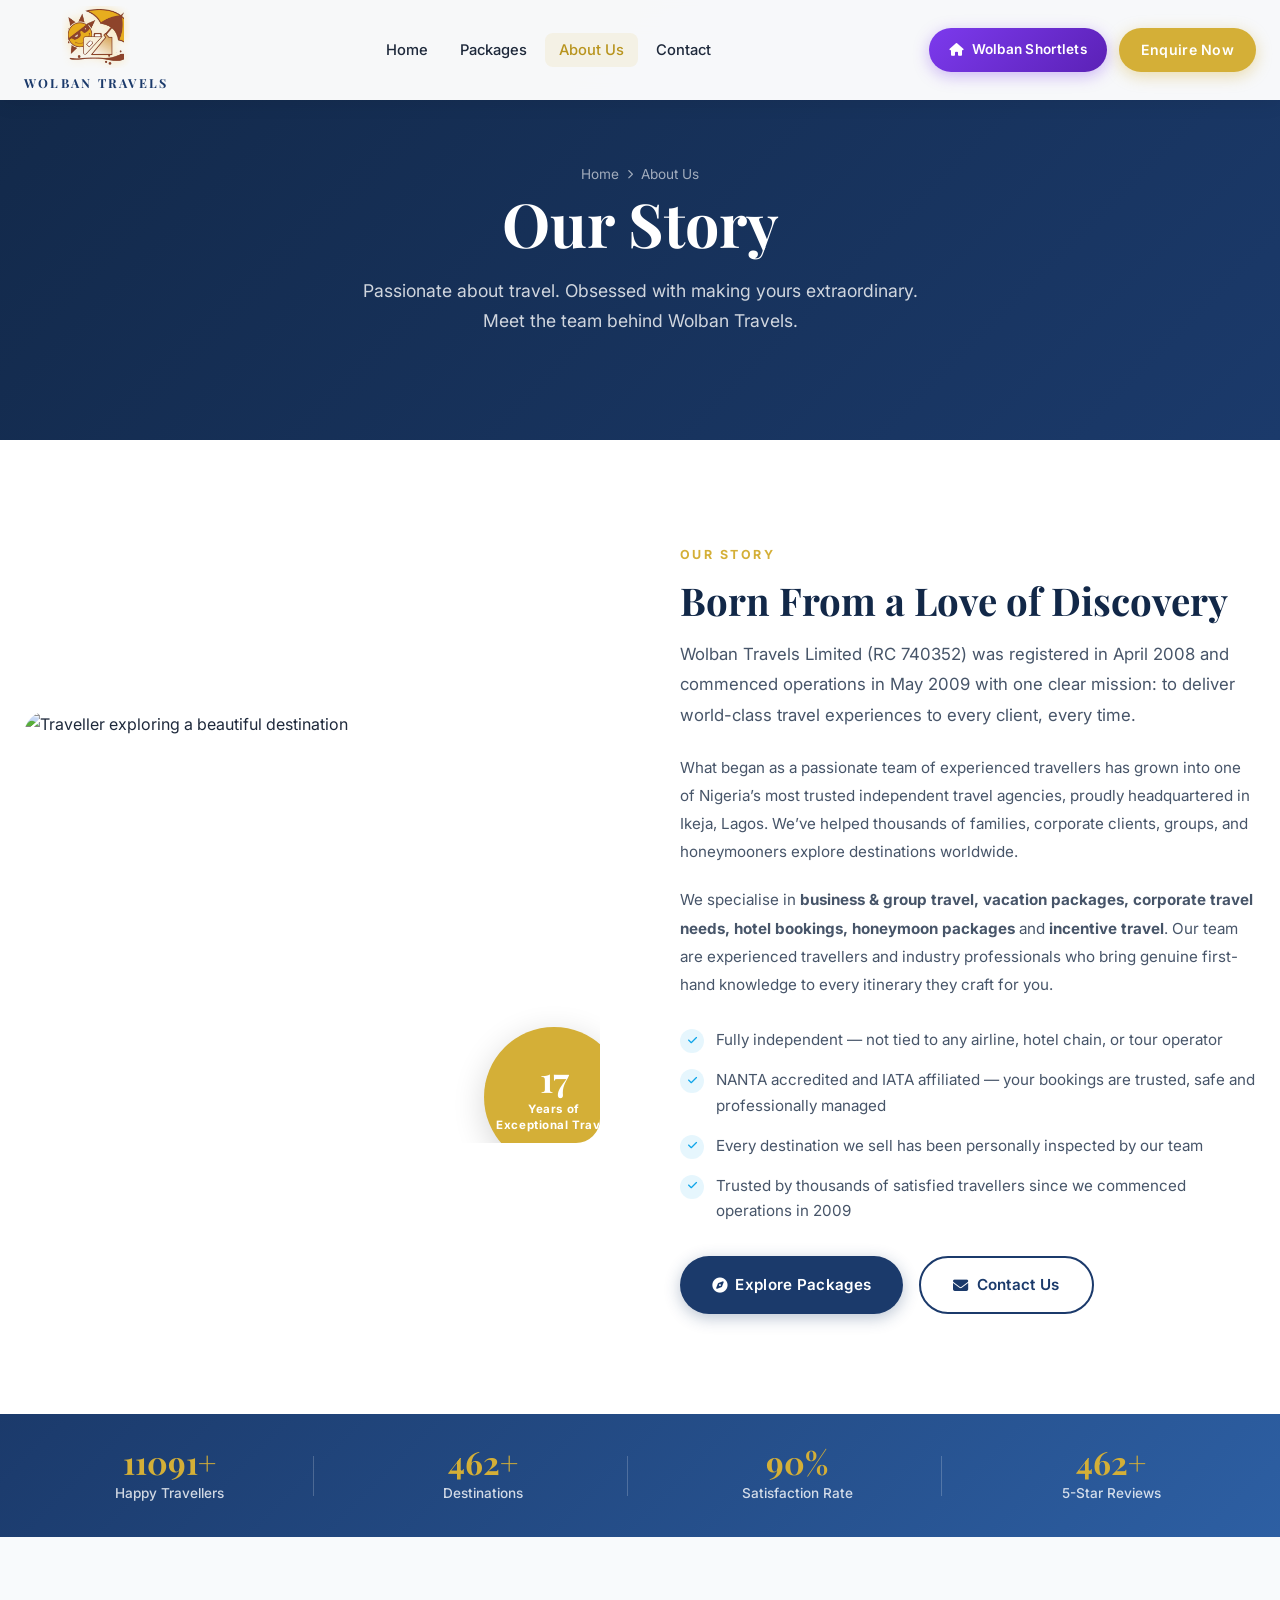
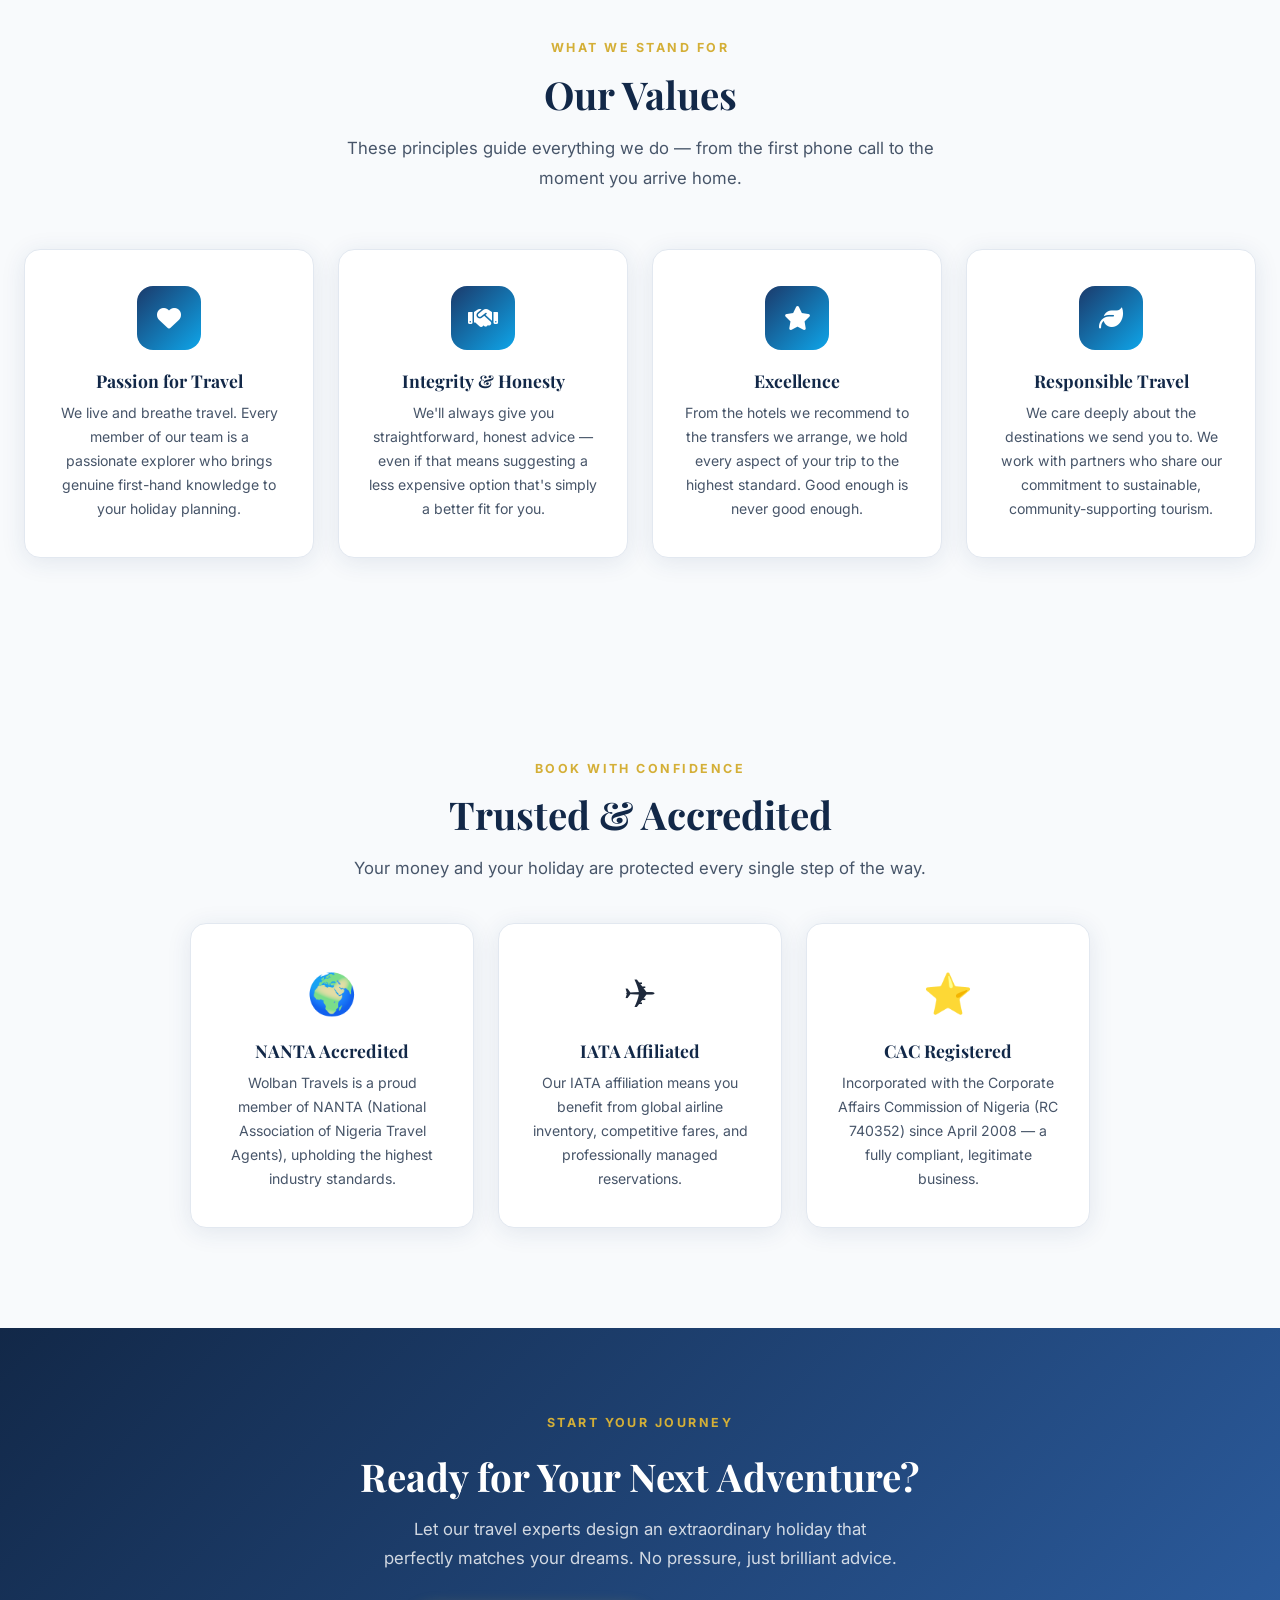
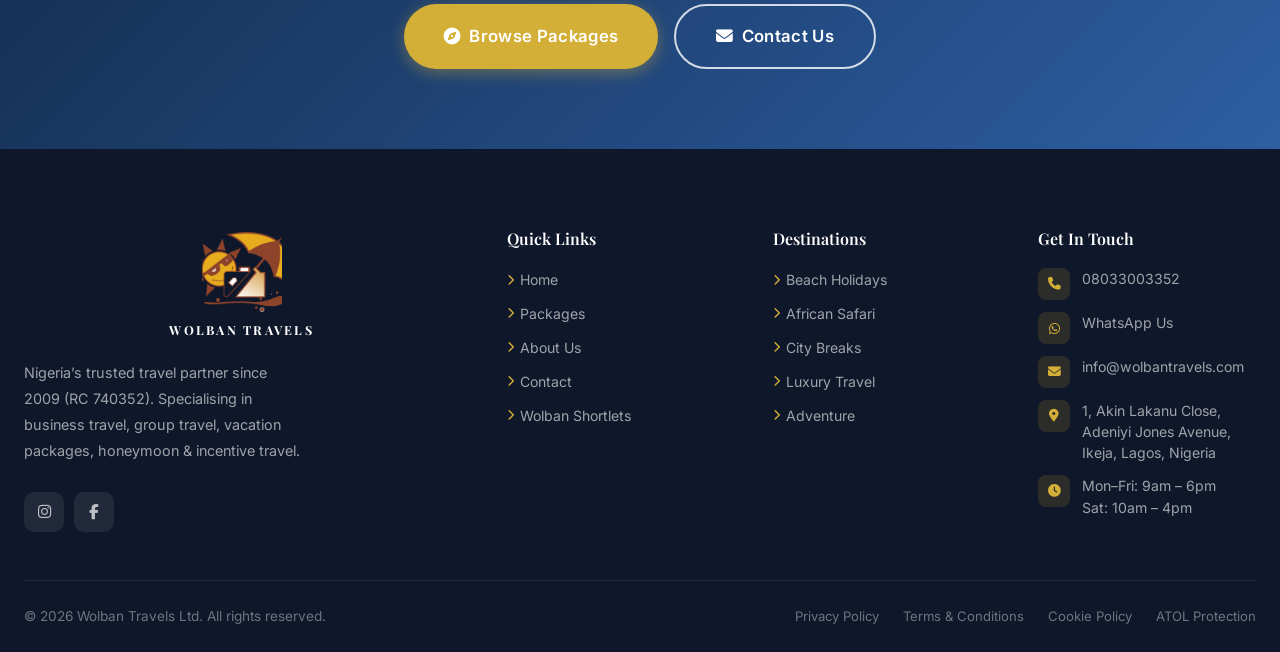
==== about.html @ eadaccad "Uploading all files for the website." ====
﻿<!DOCTYPE html>
<html lang="en">
<head>
  <meta charset="UTF-8" />
  <meta name="viewport" content="width=device-width, initial-scale=1.0" />
  <meta name="robots" content="index, follow" />

  <!-- SEO Meta -->
  <title>About Us | Wolban Travels | Our Story &amp; Travel Experts</title>
  <meta name="description" content="Meet the passionate team behind Wolban Travels. Registered RC 740352, operating since 2009 — we specialise in business travel, group travel, vacation packages, corporate travel, hotel bookings, honeymoon &amp; incentive travel from Lagos, Nigeria." />
  <meta name="keywords" content="about Wolban Travels, travel agency team, travel experts UK, bespoke travel consultants, holiday specialists" />
  <link rel="canonical" href="https://wolbantravels.com/about.html" />

  <!-- Open Graph -->
  <meta property="og:type"        content="website" />
  <meta property="og:url"         content="https://wolbantravels.com/about.html" />
  <meta property="og:title"       content="About Wolban Travels | Our Story" />
  <meta property="og:description" content="Operating since 2009, RC 740352. Specialists in business travel, group travel, vacation packages &amp; incentive travel from Lagos, Nigeria." />
  <meta property="og:image"       content="https://wolbantravels.com/assets/images/og-image.jpg" />
  <meta property="og:site_name"   content="Wolban Travels" />

  <!-- Twitter Card -->
  <meta name="twitter:card"        content="summary_large_image" />
  <meta name="twitter:title"       content="About Wolban Travels | Our Story" />
  <meta name="twitter:description" content="Operating since 2009, RC 740352. Specialists in business travel, group travel, vacation packages &amp; incentive travel from Lagos, Nigeria." />
  <meta name="twitter:image"       content="https://wolbantravels.com/assets/images/og-image.jpg" />

  <!-- Sitemap -->
  <link rel="sitemap" type="application/xml" title="Sitemap" href="/sitemap.xml" />

  <!-- Favicon -->
  <link rel="icon" href="assets/images/favicon-96x96.png" type="image/png" />

  <!-- Preconnect -->
  <link rel="preconnect" href="https://fonts.googleapis.com" />
  <link rel="preconnect" href="https://fonts.gstatic.com" crossorigin />

  <!-- Fonts -->
  <link href="https://fonts.googleapis.com/css2?family=Playfair+Display:ital,wght@0,400;0,600;0,700;0,800;1,400&family=Inter:wght@300;400;500;600;700&display=swap" rel="stylesheet" />

  <!-- Font Awesome -->
  <link rel="stylesheet" href="https://cdnjs.cloudflare.com/ajax/libs/font-awesome/6.5.0/css/all.min.css" integrity="sha512-Avb2QiuDEEvB4bZJYdft2mNjVShBftLdPG8FJ0V7irTLQ8Uo0qcPxh4Plq7G5tGm0rU+1SPhVotteLpBERwTkw==" crossorigin="anonymous" referrerpolicy="no-referrer" />

  <!-- Styles -->
  <link rel="stylesheet" href="assets/css/style.css?v=2" />
</head>
<body>

<!-- NAVIGATION -->
<nav class="navbar" id="navbar" data-always-solid="true" role="navigation" aria-label="Main navigation">
  <div class="navbar__inner">
    <a href="index.html" class="navbar__logo" aria-label="Wolban Travels - Home">
      <div class="logo-img-wrap">
        <img src="assets/images/WolbanTravelsLogo.png" alt="Wolban Travels" class="navbar__logo-img" />
      </div>
      <span class="navbar__logo-wordmark">Wolban Travels</span>
    </a>
    <ul class="navbar__links" role="list">
      <li><a href="index.html"    class="navbar__link">Home</a></li>
      <li><a href="packages.html" class="navbar__link">Packages</a></li>
      <li><a href="about.html"    class="navbar__link active">About Us</a></li>
      <li><a href="contact.html"  class="navbar__link">Contact</a></li>
    </ul>
    <div class="navbar__right">
      <a href="/short-lets/" class="btn btn-shortlets" aria-label="Visit Wolban Shortlets">
        <i class="fas fa-home"></i> Wolban Shortlets
      </a>
      <a href="contact.html" class="btn btn-primary btn-sm">Enquire Now</a>
    </div>
    <button class="navbar__toggle" id="navToggle" aria-label="Open menu" aria-expanded="false" aria-controls="navMobile">
      <span></span><span></span><span></span>
    </button>
  </div>
</nav>

<!-- Mobile Menu -->
<div class="navbar__mobile" id="navMobile" role="menu">
  <a href="index.html"    class="navbar__mobile-link" role="menuitem"><i class="fas fa-home"></i> Home</a>
  <a href="packages.html" class="navbar__mobile-link" role="menuitem"><i class="fas fa-suitcase-rolling"></i> Packages</a>
  <a href="about.html"    class="navbar__mobile-link active" role="menuitem"><i class="fas fa-users"></i> About Us</a>
  <a href="contact.html"  class="navbar__mobile-link" role="menuitem"><i class="fas fa-envelope"></i> Contact</a>
  <div class="navbar__mobile-divider"></div>
  <a href="/short-lets/" class="navbar__mobile-link" role="menuitem"><i class="fas fa-house-chimney"></i> Wolban Shortlets</a>
  <a href="contact.html" class="btn btn-primary" style="margin-top:8px;border-radius:12px;"><i class="fas fa-paper-plane"></i> Make an Enquiry</a>
</div>


<!-- PAGE HERO -->
<header class="page-hero" aria-labelledby="about-hero-heading">
  <div class="container page-hero__inner">
    <nav class="breadcrumb" aria-label="Breadcrumb">
      <a href="index.html">Home</a>
      <i class="fas fa-chevron-right" aria-hidden="true"></i>
      <span aria-current="page">About Us</span>
    </nav>
    <h1 class="page-hero__title" id="about-hero-heading">Our Story</h1>
    <p class="page-hero__sub">Passionate about travel. Obsessed with making yours extraordinary. Meet the team behind Wolban Travels.</p>
  </div>
</header>


<!-- OUR STORY -->
<main id="main-content">
<section class="section about-story" aria-labelledby="story-heading">
  <div class="container">
    <div class="about-story__grid">

      <div class="about-story__img-wrap fade-up">
        <img class="about-story__img" loading="lazy" src="https://images.unsplash.com/photo-1488085061387-422e29b40080?auto=format&fit=crop&w=900&q=80" alt="Traveller exploring a beautiful destination" width="900" height="675" />
        <div class="about-story__badge" aria-label="17 years of exceptional travel services">
          <span class="about-story__badge-num">17</span>
          <span class="about-story__badge-text">Years of Exceptional Travel</span>
        </div>
      </div>

      <div class="about-story__content fade-up fade-up-delay-2">
        <span class="section-label">Our Story</span>
        <h2 class="section-title" id="story-heading">Born From a Love of Discovery</h2>
        <p class="section-subtitle">Wolban Travels Limited (RC 740352) was registered in April 2008 and commenced operations in May 2009 with one clear mission: to deliver world-class travel experiences to every client, every time.</p>

        <p style="color:var(--gray-600);font-size:0.95rem;line-height:1.85;margin-bottom:20px;">
          What began as a passionate team of experienced travellers has grown into one of Nigeria’s most trusted independent travel agencies, proudly headquartered in Ikeja, Lagos. We’ve helped thousands of families, corporate clients, groups, and honeymooners explore destinations worldwide.
        </p>
        <p style="color:var(--gray-600);font-size:0.95rem;line-height:1.85;margin-bottom:28px;">
          We specialise in <strong>business &amp; group travel, vacation packages, corporate travel needs, hotel bookings, honeymoon packages</strong> and <strong>incentive travel</strong>. Our team are experienced travellers and industry professionals who bring genuine first-hand knowledge to every itinerary they craft for you.
        </p>

        <ul class="about-list">
          <li class="about-list__item">
            <div class="about-list__icon" aria-hidden="true"><i class="fas fa-check"></i></div>
            Fully independent — not tied to any airline, hotel chain, or tour operator
          </li>
          <li class="about-list__item">
            <div class="about-list__icon" aria-hidden="true"><i class="fas fa-check"></i></div>
            NANTA accredited and IATA affiliated — your bookings are trusted, safe and professionally managed
          </li>
          <li class="about-list__item">
            <div class="about-list__icon" aria-hidden="true"><i class="fas fa-check"></i></div>
            Every destination we sell has been personally inspected by our team
          </li>
          <li class="about-list__item">
            <div class="about-list__icon" aria-hidden="true"><i class="fas fa-check"></i></div>
            Trusted by thousands of satisfied travellers since we commenced operations in 2009
          </li>
        </ul>

        <div style="display:flex;gap:16px;flex-wrap:wrap;">
          <a href="packages.html" class="btn btn-secondary"><i class="fas fa-compass" aria-hidden="true"></i> Explore Packages</a>
          <a href="contact.html"  class="btn btn-outline-navy"><i class="fas fa-envelope" aria-hidden="true"></i> Contact Us</a>
        </div>
      </div>

    </div>
  </div>
</section>


<!-- STATS WITHIN STORY -->
<section class="stats-bar" aria-label="Wolban Travels statistics">
  <div class="container">
    <div class="stats-bar__grid">
      <div class="stats-bar__item fade-up">
        <span class="stats-bar__num" data-count="12000" data-suffix="+">12,000+</span>
        <span class="stats-bar__text">Happy Travellers</span>
      </div>
      <div class="stats-bar__item fade-up fade-up-delay-1">
        <span class="stats-bar__num" data-count="500" data-suffix="+">500+</span>
        <span class="stats-bar__text">Destinations</span>
      </div>
      <div class="stats-bar__item fade-up fade-up-delay-2">
        <span class="stats-bar__num" data-count="98" data-suffix="%">98%</span>
        <span class="stats-bar__text">Satisfaction Rate</span>
      </div>
      <div class="stats-bar__item fade-up fade-up-delay-3">
        <span class="stats-bar__num" data-count="500" data-suffix="+">500+</span>
        <span class="stats-bar__text">5-Star Reviews</span>
      </div>
    </div>
  </div>
</section>


<!-- VALUES -->
<section class="section about-values" aria-labelledby="values-heading">
  <div class="container">
    <div class="section-header section-header--center" style="margin-bottom:56px;">
      <span class="section-label fade-up">What We Stand For</span>
      <h2 class="section-title fade-up fade-up-delay-1" id="values-heading">Our Values</h2>
      <p class="section-subtitle fade-up fade-up-delay-2">These principles guide everything we do — from the first phone call to the moment you arrive home.</p>
    </div>

    <div class="values-grid">

      <div class="value-card fade-up">
        <div class="value-card__icon" aria-hidden="true"><i class="fas fa-heart"></i></div>
        <h3 class="value-card__title">Passion for Travel</h3>
        <p class="value-card__desc">We live and breathe travel. Every member of our team is a passionate explorer who brings genuine first-hand knowledge to your holiday planning.</p>
      </div>

      <div class="value-card fade-up fade-up-delay-1">
        <div class="value-card__icon" aria-hidden="true"><i class="fas fa-handshake"></i></div>
        <h3 class="value-card__title">Integrity &amp; Honesty</h3>
        <p class="value-card__desc">We'll always give you straightforward, honest advice — even if that means suggesting a less expensive option that's simply a better fit for you.</p>
      </div>

      <div class="value-card fade-up fade-up-delay-2">
        <div class="value-card__icon" aria-hidden="true"><i class="fas fa-star"></i></div>
        <h3 class="value-card__title">Excellence</h3>
        <p class="value-card__desc">From the hotels we recommend to the transfers we arrange, we hold every aspect of your trip to the highest standard. Good enough is never good enough.</p>
      </div>

      <div class="value-card fade-up fade-up-delay-3">
        <div class="value-card__icon" aria-hidden="true"><i class="fas fa-leaf"></i></div>
        <h3 class="value-card__title">Responsible Travel</h3>
        <p class="value-card__desc">We care deeply about the destinations we send you to. We work with partners who share our commitment to sustainable, community-supporting tourism.</p>
      </div>

    </div>
  </div>
</section>


<!-- MEET THE TEAM -->
<!--
<section class="section about-team" aria-labelledby="team-heading">
  <div class="container">
    <div class="section-header section-header--center" style="margin-bottom:56px;">
      <span class="section-label fade-up">The People Behind the Magic</span>
      <h2 class="section-title fade-up fade-up-delay-1" id="team-heading">Meet Our Travel Experts</h2>
      <p class="section-subtitle fade-up fade-up-delay-2">Our team has collectively visited over 120 countries. When they recommend somewhere, they mean it.</p>
    </div>

    <div class="team-grid">

      <div class="team-card fade-up">
        <div class="team-card__img-wrap">
          <img class="team-card__img" loading="lazy" src="https://images.unsplash.com/photo-1507003211169-0a1dd7228f2d?auto=format&fit=crop&w=200&q=75" alt="Adetunji Farinu, CEO" width="200" height="200" />
        </div>
        <h3 class="team-card__name">Adetunji Farinu</h3>
        <p class="team-card__role">Chief Executive Officer</p>
        <p class="team-card__bio">A passionate traveller at heart, Adetunji founded Wolban Travels with a clear mission: to deliver world-class travel experiences to every client, every time. With over 17 years in the industry, he personally oversees every itinerary we craft.</p>
      </div>

      <div class="team-card fade-up fade-up-delay-1">
        <div class="team-card__img-wrap">
          <img class="team-card__img" loading="lazy" src="https://images.unsplash.com/photo-1494790108377-be9c29b29330?auto=format&fit=crop&w=200&q=75" alt="Amara Johnson, Head of Luxury Travel" width="200" height="200" />
        </div>
        <h3 class="team-card__name">Amara Johnson</h3>
        <p class="team-card__role">Head of Luxury Travel</p>
        <p class="team-card__bio">Amara specialises in ultra-luxury experiences — private islands, superyachts, and exclusive resorts. She's your go-to for once-in-a-lifetime.</p>
      </div>

      <div class="team-card fade-up fade-up-delay-2">
        <div class="team-card__img-wrap">
          <img class="team-card__img" loading="lazy" src="https://images.unsplash.com/photo-1519085360753-af0119f7cbe7?auto=format&fit=crop&w=200&q=75" alt="Marcus Chen, Adventure Specialist" width="200" height="200" />
        </div>
        <h3 class="team-card__name">Marcus Chen</h3>
        <p class="team-card__role">Adventure Travel Specialist</p>
        <p class="team-card__bio">From trekking Kilimanjaro to kayaking Patagonia, Marcus has done it all. If it gets the adrenaline pumping, he's your expert.</p>
      </div>

      <div class="team-card fade-up fade-up-delay-3">
        <div class="team-card__img-wrap">
          <img class="team-card__img" loading="lazy" src="https://images.unsplash.com/photo-1573496359142-b8d87734a5a2?auto=format&fit=crop&w=200&q=75" alt="Sophia Okafor, Family Holiday Specialist" width="200" height="200" />
        </div>
        <h3 class="team-card__name">Sophia Okafor</h3>
        <p class="team-card__role">Family Holiday Specialist</p>
        <p class="team-card__bio">Mum of three and veteran family traveller, Sophia understands exactly what it takes to keep everyone happy — from toddlers to teens.</p>
      </div>

    </div>
  </div>
</section>
-->


<!-- ACCREDITATIONS -->
<section class="section" style="background:var(--light);" aria-labelledby="trust-heading">
  <div class="container">
    <div class="section-header section-header--center" style="margin-bottom:40px;">
      <span class="section-label fade-up">Book With Confidence</span>
      <h2 class="section-title fade-up fade-up-delay-1" id="trust-heading">Trusted &amp; Accredited</h2>
      <p class="section-subtitle fade-up fade-up-delay-2">Your money and your holiday are protected every single step of the way.</p>
    </div>

    <div style="display:grid;grid-template-columns:repeat(auto-fit,minmax(220px,1fr));gap:24px;max-width:900px;margin:0 auto;">

      <div class="value-card fade-up" style="text-align:center;">
        <div style="font-size:2.5rem;margin-bottom:12px;" aria-hidden="true">🌍</div>
        <h3 class="value-card__title">NANTA Accredited</h3>
        <p class="value-card__desc">Wolban Travels is a proud member of NANTA (National Association of Nigeria Travel Agents), upholding the highest industry standards.</p>
      </div>

      <div class="value-card fade-up fade-up-delay-1" style="text-align:center;">
        <div style="font-size:2.5rem;margin-bottom:12px;" aria-hidden="true">✈️</div>
        <h3 class="value-card__title">IATA Affiliated</h3>
        <p class="value-card__desc">Our IATA affiliation means you benefit from global airline inventory, competitive fares, and professionally managed reservations.</p>
      </div>

      <div class="value-card fade-up fade-up-delay-2" style="text-align:center;">
        <div style="font-size:2.5rem;margin-bottom:12px;" aria-hidden="true">⭐</div>
        <h3 class="value-card__title">CAC Registered</h3>
        <p class="value-card__desc">Incorporated with the Corporate Affairs Commission of Nigeria (RC 740352) since April 2008 — a fully compliant, legitimate business.</p>
      </div>

      <!--
      <div class="value-card fade-up fade-up-delay-3" style="text-align:center;">
        <div style="font-size:2.5rem;margin-bottom:12px;" aria-hidden="true">💳</div>
        <h3 class="value-card__title">Secure Payments</h3>
        <p class="value-card__desc">All payments are processed securely. We accept bank transfers, online payments and flexible instalment options for your convenience.</p>
      </div>
      -->

    </div>
  </div>
</section>


<!-- CTA -->
<section class="section" style="background:linear-gradient(135deg,var(--primary-dark),var(--primary-light));padding:80px 0;" aria-label="Call to action">
  <div class="container" style="text-align:center;">
    <span class="section-label" style="color:var(--accent);" aria-hidden="true">Start Your Journey</span>
    <h2 class="section-title" style="color:white;margin-top:8px;">Ready for Your Next Adventure?</h2>
    <p style="color:rgba(255,255,255,0.8);max-width:520px;margin:16px auto 32px;font-size:1.05rem;line-height:1.7;">
      Let our travel experts design an extraordinary holiday that perfectly matches your dreams. No pressure, just brilliant advice.
    </p>
    <div style="display:flex;gap:16px;justify-content:center;flex-wrap:wrap;">
      <a href="packages.html" class="btn btn-primary btn-lg"><i class="fas fa-compass" aria-hidden="true"></i> Browse Packages</a>
      <a href="contact.html"  class="btn btn-outline btn-lg"><i class="fas fa-envelope" aria-hidden="true"></i> Contact Us</a>
    </div>
  </div>
</section>
</main>


<!-- FOOTER -->
<footer class="footer" role="contentinfo">
  <div class="container">
    <div class="footer__top">
      <div class="footer__brand">
        <a href="index.html" class="navbar__logo" style="margin-bottom:0;" aria-label="Wolban Travels home">
          <div class="logo-img-wrap">
            <img src="assets/images/WolbanTravelsLogo.png" alt="Wolban Travels" class="footer__logo-img" />
          </div>
          <span class="navbar__logo-wordmark">Wolban Travels</span>
        </a>
        <p class="footer__brand-desc">Nigeria’s trusted travel partner since 2009 (RC 740352). Specialising in business travel, group travel, vacation packages, honeymoon &amp; incentive travel.</p>
        <div class="footer__socials">
          <a href="https://www.instagram.com/wolbantravels?igsh=Mno5N3BxYWdkajR3" target="_blank" rel="noopener noreferrer" class="footer__social" aria-label="Instagram"><i class="fab fa-instagram" aria-hidden="true"></i></a>
          <a href="https://www.facebook.com/share/1DZ2SwPvf5/?mibextid=wwXIfr" target="_blank" rel="noopener noreferrer" class="footer__social" aria-label="Facebook"><i class="fab fa-facebook-f" aria-hidden="true"></i></a>
        </div>
      </div>
      <nav class="footer__col" aria-label="Quick links">
        <h3 class="footer__col-title">Quick Links</h3>
        <ul class="footer__links">
          <li><a href="index.html"    class="footer__link"><i class="fas fa-chevron-right" aria-hidden="true"></i> Home</a></li>
          <li><a href="packages.html" class="footer__link"><i class="fas fa-chevron-right" aria-hidden="true"></i> Packages</a></li>
          <li><a href="about.html"    class="footer__link"><i class="fas fa-chevron-right" aria-hidden="true"></i> About Us</a></li>
          <li><a href="contact.html"  class="footer__link"><i class="fas fa-chevron-right" aria-hidden="true"></i> Contact</a></li>
          <li><a href="/short-lets/" class="footer__link"><i class="fas fa-chevron-right" aria-hidden="true"></i> Wolban Shortlets</a></li>
        </ul>
      </nav>
      <nav class="footer__col" aria-label="Destinations">
        <h3 class="footer__col-title">Destinations</h3>
        <ul class="footer__links">
          <li><a href="packages.html?filter=beach"      class="footer__link"><i class="fas fa-chevron-right" aria-hidden="true"></i> Beach Holidays</a></li>
          <li><a href="packages.html?filter=safari"     class="footer__link"><i class="fas fa-chevron-right" aria-hidden="true"></i> African Safari</a></li>
          <li><a href="packages.html?filter=city"       class="footer__link"><i class="fas fa-chevron-right" aria-hidden="true"></i> City Breaks</a></li>
          <li><a href="packages.html?filter=luxury"     class="footer__link"><i class="fas fa-chevron-right" aria-hidden="true"></i> Luxury Travel</a></li>
          <li><a href="packages.html?filter=adventure"  class="footer__link"><i class="fas fa-chevron-right" aria-hidden="true"></i> Adventure</a></li>
        </ul>
      </nav>
      <div class="footer__col">
        <h3 class="footer__col-title">Get In Touch</h3>
        <div class="footer__contact-item">
          <div class="footer__contact-icon" aria-hidden="true"><i class="fas fa-phone"></i></div>
        <span><a href="tel:08033003352" style="color:inherit;">08033003352</a></span>
        </div>
        <div class="footer__contact-item">
          <div class="footer__contact-icon" aria-hidden="true"><i class="fab fa-whatsapp"></i></div>
          <span><a href="https://wa.me/2348033003352" style="color:inherit;">WhatsApp Us</a></span>
        </div>
        <div class="footer__contact-item">
          <div class="footer__contact-icon" aria-hidden="true"><i class="fas fa-envelope"></i></div>
          <span><a href="mailto:info@wolbantravels.com" style="color:inherit;">info@wolbantravels.com</a></span>
        </div>
        <div class="footer__contact-item">
          <div class="footer__contact-icon" aria-hidden="true"><i class="fas fa-map-marker-alt"></i></div>
          <span>1, Akin Lakanu Close,<br/>Adeniyi Jones Avenue,<br/>Ikeja, Lagos, Nigeria</span>
        </div>
        <div class="footer__contact-item">
          <div class="footer__contact-icon" aria-hidden="true"><i class="fas fa-clock"></i></div>
          <span>Mon–Fri: 9am – 6pm<br/>Sat: 10am – 4pm</span>
        </div>
      </div>
    </div>
    <div class="footer__bottom">
      <p class="footer__copy">&copy; <span id="year"></span> Wolban Travels Ltd. All rights reserved.</p>
      <div class="footer__bottom-links">
        <a href="privacy-policy.html" class="footer__bottom-link">Privacy Policy</a>
        <a href="terms.html" class="footer__bottom-link">Terms &amp; Conditions</a>
        <a href="cookie-policy.html" class="footer__bottom-link">Cookie Policy</a>
        <a href="atol-protection.html" class="footer__bottom-link">ATOL Protection</a>
      </div>
    </div>
  </div>
</footer>

<button class="back-to-top" id="backToTop" aria-label="Back to top">
  <i class="fas fa-chevron-up" aria-hidden="true"></i>
</button>

<script src="assets/js/main.js?v=2" defer></script>
<script>document.getElementById('year').textContent = new Date().getFullYear();</script>

</body>
</html>
---- assets/css/style.css ----
/* =============================================
   WOLBAN TRAVELS — Main Stylesheet
   ============================================= */

/* --- Google Fonts & Variables --- */
@import url('https://fonts.googleapis.com/css2?family=Playfair+Display:ital,wght@0,400;0,600;0,700;0,800;1,400;1,600&family=Inter:wght@300;400;500;600;700&display=swap');

:root {
  --primary:        #1B3A6B;
  --primary-light:  #2D5FA3;
  --primary-dark:   #122848;
  --secondary:      #0EA5E9;
  --secondary-dark: #0284C7;
  --accent:         #D4AF37;
  --accent-dark:    #B8941E;
  --white:          #FFFFFF;
  --light:          #F8FAFC;
  --gray-100:       #F1F5F9;
  --gray-200:       #E2E8F0;
  --gray-400:       #94A3B8;
  --gray-600:       #475569;
  --gray-800:       #1E293B;
  --dark:           #0F172A;
  --danger:         #EF4444;
  --success:        #22C55E;

  --shadow-sm:  0 1px 4px rgba(0,0,0,0.08);
  --shadow-md:  0 4px 16px rgba(0,0,0,0.12);
  --shadow-lg:  0 8px 32px rgba(0,0,0,0.16);
  --shadow-xl:  0 20px 60px rgba(0,0,0,0.22);
  --shadow-card:0 4px 24px rgba(27,58,107,0.10);

  --radius-sm:  8px;
  --radius-md:  16px;
  --radius-lg:  24px;
  --radius-xl:  32px;

  --transition: all 0.3s cubic-bezier(0.4, 0, 0.2, 1);
  --transition-fast: all 0.15s ease;

  --font-heading: 'Playfair Display', Georgia, serif;
  --font-body:    'Inter', system-ui, sans-serif;

  --nav-height:   100px;
  --section-pad:  100px;
}

/* ---- Reset & Base ---- */
*, *::before, *::after { box-sizing: border-box; margin: 0; padding: 0; }

html {
  scroll-behavior: smooth;
  font-size: 16px;
}

body {
  font-family: var(--font-body);
  color: var(--gray-800);
  background: var(--white);
  line-height: 1.7;
  overflow-x: hidden;
}

img { max-width: 100%; height: auto; display: block; }
a  { text-decoration: none; color: inherit; }
ul { list-style: none; }
button { cursor: pointer; border: none; background: none; font-family: inherit; }
input, textarea, select { font-family: inherit; }

/* ---- Typography ---- */
h1, h2, h3, h4, h5 {
  font-family: var(--font-heading);
  line-height: 1.2;
  color: var(--primary-dark);
}

h1 { font-size: clamp(2.2rem, 5vw, 3.8rem); }
h2 { font-size: clamp(1.8rem, 3.5vw, 2.8rem); }
h3 { font-size: clamp(1.3rem, 2.5vw, 1.7rem); }
h4 { font-size: 1.2rem; }

p { color: var(--gray-600); }

.section-label {
  display: inline-block;
  font-size: 0.78rem;
  font-weight: 700;
  letter-spacing: 0.2em;
  text-transform: uppercase;
  color: var(--accent);
  margin-bottom: 0.75rem;
}

.section-title {
  font-family: var(--font-heading);
  font-size: clamp(1.8rem, 3vw, 2.6rem);
  color: var(--primary-dark);
  margin-bottom: 1rem;
}

.section-subtitle {
  font-size: 1.05rem;
  color: var(--gray-600);
  max-width: 600px;
  line-height: 1.8;
}

/* ---- Layout Utilities ---- */
.container {
  width: 100%;
  max-width: 1280px;
  margin: 0 auto;
  padding: 0 24px;
}

.section {
  padding: var(--section-pad) 0;
}

.text-center { text-align: center; }
.text-white  { color: var(--white) !important; }

.flex        { display: flex; }
.items-center{ align-items: center; }
.justify-between { justify-content: space-between; }
.gap-1       { gap: 0.5rem; }
.gap-2       { gap: 1rem; }

/* ---- Buttons ---- */
.btn {
  display: inline-flex;
  align-items: center;
  justify-content: center;
  gap: 0.5rem;
  padding: 14px 32px;
  border-radius: 50px;
  font-size: 0.95rem;
  font-weight: 600;
  letter-spacing: 0.02em;
  transition: var(--transition);
  cursor: pointer;
  white-space: nowrap;
}

.btn-primary {
  background: var(--accent);
  color: var(--white);
  box-shadow: 0 4px 16px rgba(212,175,55,0.4);
}
.btn-primary:hover {
  background: var(--accent-dark);
  box-shadow: 0 6px 24px rgba(212,175,55,0.5);
  transform: translateY(-2px);
}

.btn-secondary {
  background: var(--primary);
  color: var(--white);
  box-shadow: 0 4px 16px rgba(27,58,107,0.3);
}
.btn-secondary:hover {
  background: var(--primary-dark);
  transform: translateY(-2px);
  box-shadow: 0 6px 24px rgba(27,58,107,0.4);
}

.btn-outline {
  background: transparent;
  color: var(--white);
  border: 2px solid rgba(255,255,255,0.8);
}
.btn-outline:hover {
  background: var(--white);
  color: var(--primary);
  border-color: var(--white);
}

.btn-outline-navy {
  background: transparent;
  color: var(--primary);
  border: 2px solid var(--primary);
}
.btn-outline-navy:hover {
  background: var(--primary);
  color: var(--white);
}

.btn-shortlets {
  background: linear-gradient(135deg, #7C3AED, #5B21B6);
  color: var(--white);
  box-shadow: 0 4px 16px rgba(124,58,237,0.35);
  font-size: 0.85rem;
  padding: 10px 20px;
}
.btn-shortlets:hover {
  transform: translateY(-2px);
  box-shadow: 0 6px 24px rgba(124,58,237,0.5);
}
.btn-shortlets i { font-size: 0.8rem; }

.btn-sm { padding: 10px 22px; font-size: 0.88rem; }
.btn-lg { padding: 16px 40px; font-size: 1.05rem; }

/* ==============================
   NAVIGATION
   ============================== */
.navbar {
  position: fixed;
  top: 0; left: 0; right: 0;
  z-index: 1000;
  height: var(--nav-height);
  display: flex;
  align-items: center;
  transition: var(--transition);
}

.navbar--transparent {
  background: transparent;
}

.navbar--solid {
  background: rgba(255,255,255,0.97);
  backdrop-filter: blur(20px);
  -webkit-backdrop-filter: blur(20px);
  box-shadow: 0 2px 20px rgba(0,0,0,0.08);
}

.navbar__inner {
  display: flex;
  align-items: center;
  justify-content: space-between;
  width: 100%;
  max-width: 1280px;
  margin: 0 auto;
  padding: 0 24px;
  gap: 2rem;
}

/* Logo */
.navbar__logo {
  display: flex;
  align-items: center;
  flex-direction: column;
  gap: 4px;
  flex-shrink: 0;
  text-decoration: none;
}

/* Wrapper keeps the image contained — mix-blend-mode: screen on the img
   removes the black JPEG background by blending directly against the page */
.logo-img-wrap {
  border-radius: 8px;
  padding: 3px 6px;
  display: inline-flex;
  align-items: center;
  justify-content: center;
  overflow: hidden;
}

/* Sun entrance animation */
@keyframes sunAnimate {
  0%   { transform: scale(0.65) rotate(-25deg); filter: brightness(0.3); }
  65%  { transform: scale(1.07) rotate(5deg);   filter: brightness(1.5) drop-shadow(0 0 14px rgba(255, 200, 50, 0.8)); }
  100% { transform: scale(1)    rotate(0deg);   filter: brightness(1)   drop-shadow(0 0 5px  rgba(255, 185, 30, 0.35)); }
}

.logo-img-wrap.sun-animate .navbar__logo-img,
.logo-img-wrap.sun-animate .footer__logo-img {
  animation: sunAnimate 0.9s cubic-bezier(0.22, 1, 0.36, 1) forwards;
}

/* Official brand logo image */
.navbar__logo-img {
  height: 56px;
  width: auto;
  display: block;
  flex-shrink: 0;
}
.footer__logo-img {
  height: 80px;
  width: auto;
  display: block;
}

/* "Wolban Travels" wordmark beneath logo image */
.navbar__logo-wordmark {
  font-family: var(--font-heading);
  font-size: 0.78rem;
  font-weight: 700;
  letter-spacing: 0.18em;
  text-transform: uppercase;
  white-space: nowrap;
  transition: color var(--transition);
}
.navbar--transparent .navbar__logo-wordmark { color: var(--white); }
.navbar--solid .navbar__logo-wordmark        { color: var(--primary); }

/* Nav Links */
.navbar__links {
  display: flex;
  align-items: center;
  gap: 0.25rem;
}

.navbar__link {
  padding: 8px 14px;
  border-radius: 8px;
  font-size: 0.92rem;
  font-weight: 500;
  transition: var(--transition);
  position: relative;
}

.navbar--transparent .navbar__link { color: rgba(255,255,255,0.9); }
.navbar--solid .navbar__link       { color: var(--gray-800); }

.navbar__link:hover,
.navbar__link.active {
  background: rgba(212,175,55,0.1);
  color: var(--accent-dark);
}
.navbar--transparent .navbar__link:hover,
.navbar--transparent .navbar__link.active {
  background: rgba(255,255,255,0.15);
  color: var(--white);
}

/* Nav Right */
.navbar__right {
  display: flex;
  align-items: center;
  gap: 0.75rem;
  flex-shrink: 0;
}

/* Mobile toggle */
.navbar__toggle {
  display: none;
  flex-direction: column;
  gap: 5px;
  padding: 8px;
  border-radius: 8px;
  cursor: pointer;
  transition: var(--transition);
}
.navbar__toggle span {
  display: block;
  width: 24px;
  height: 2px;
  border-radius: 2px;
  transition: var(--transition);
}
.navbar--transparent .navbar__toggle span { background: white; }
.navbar--solid .navbar__toggle span       { background: var(--gray-800); }

.navbar__toggle.open span:nth-child(1) { transform: rotate(45deg) translate(5px, 5px); }
.navbar__toggle.open span:nth-child(2) { opacity: 0; transform: scaleX(0); }
.navbar__toggle.open span:nth-child(3) { transform: rotate(-45deg) translate(5px, -5px); }

/* Mobile Menu */
.navbar__mobile {
  display: none;
  position: fixed;
  top: var(--nav-height);
  left: 0; right: 0;
  background: rgba(255,255,255,0.98);
  backdrop-filter: blur(20px);
  border-top: 1px solid var(--gray-200);
  padding: 1.5rem 24px 2rem;
  box-shadow: 0 8px 32px rgba(0,0,0,0.12);
  z-index: 999;
  flex-direction: column;
  gap: 0.5rem;
  animation: slideDown 0.3s ease;
}
.navbar__mobile.open { display: flex; }

.navbar__mobile-link {
  padding: 14px 16px;
  border-radius: 12px;
  font-size: 1rem;
  font-weight: 500;
  color: var(--gray-800);
  transition: var(--transition);
  display: flex;
  align-items: center;
  gap: 12px;
}
.navbar__mobile-link i { color: var(--secondary); width: 20px; }
.navbar__mobile-link:hover { background: var(--gray-100); color: var(--primary); }
.navbar__mobile-link.active { background: var(--primary); color: white; }
.navbar__mobile-link.active i { color: var(--accent); }

.navbar__mobile-divider {
  height: 1px;
  background: var(--gray-200);
  margin: 0.5rem 0;
}

/* ==============================
   HERO CAROUSEL
   ============================== */
.hero {
  position: relative;
  height: 100vh;
  min-height: 600px;
  overflow: hidden;
}

.hero__carousel {
  position: relative;
  width: 100%;
  height: 100%;
}

.hero__slide {
  position: absolute;
  inset: 0;
  opacity: 0;
  transition: opacity 1.2s ease;
  pointer-events: none;
}

.hero__slide.active {
  opacity: 1;
  pointer-events: all;
}

.hero__slide-bg {
  position: absolute;
  inset: 0;
  background-size: cover;
  background-position: center;
  transform: scale(1.05);
  transition: transform 8s ease;
}

.hero__slide.active .hero__slide-bg {
  transform: scale(1);
}

.hero__slide-overlay {
  position: absolute;
  inset: 0;
  background: linear-gradient(
    to bottom,
    rgba(0,0,0,0.15) 0%,
    rgba(0,0,0,0.45) 50%,
    rgba(0,0,0,0.65) 100%
  );
}

/* Hero Content */
.hero__content {
  position: relative;
  z-index: 10;
  height: 100%;
  display: flex;
  flex-direction: column;
  align-items: center;
  justify-content: center;
  text-align: center;
  padding: 0 24px;
  padding-top: var(--nav-height);
}

.hero__tag {
  display: inline-flex;
  align-items: center;
  gap: 8px;
  background: rgba(212,175,55,0.25);
  border: 1px solid rgba(212,175,55,0.5);
  color: #FFE680;
  font-size: 0.78rem;
  font-weight: 700;
  letter-spacing: 0.2em;
  text-transform: uppercase;
  padding: 8px 18px;
  border-radius: 50px;
  margin-bottom: 1.5rem;
  backdrop-filter: blur(10px);
  opacity: 0;
  transform: translateY(20px);
  transition: opacity 0.8s ease 0.2s, transform 0.8s ease 0.2s;
}
.hero__slide.active .hero__tag { opacity: 1; transform: translateY(0); }

.hero__title {
  font-family: var(--font-heading);
  font-size: clamp(2.5rem, 6vw, 5rem);
  font-weight: 800;
  color: var(--white);
  line-height: 1.1;
  margin-bottom: 1.25rem;
  text-shadow: 0 2px 20px rgba(0,0,0,0.3);
  max-width: 900px;
  opacity: 0;
  transform: translateY(30px);
  transition: opacity 0.8s ease 0.4s, transform 0.8s ease 0.4s;
}
.hero__slide.active .hero__title { opacity: 1; transform: translateY(0); }

.hero__subtitle {
  font-size: clamp(1rem, 2vw, 1.25rem);
  color: rgba(255,255,255,0.9);
  max-width: 600px;
  margin-bottom: 2.5rem;
  line-height: 1.7;
  opacity: 0;
  transform: translateY(30px);
  transition: opacity 0.8s ease 0.6s, transform 0.8s ease 0.6s;
}
.hero__slide.active .hero__subtitle { opacity: 1; transform: translateY(0); }

.hero__ctas {
  display: flex;
  align-items: center;
  gap: 1rem;
  flex-wrap: wrap;
  justify-content: center;
  opacity: 0;
  transform: translateY(30px);
  transition: opacity 0.8s ease 0.8s, transform 0.8s ease 0.8s;
}
.hero__slide.active .hero__ctas { opacity: 1; transform: translateY(0); }

/* Carousel Controls */
.hero__prev,
.hero__next {
  position: absolute;
  top: 50%;
  transform: translateY(-50%);
  z-index: 20;
  width: 52px;
  height: 52px;
  border-radius: 50%;
  background: rgba(255,255,255,0.15);
  backdrop-filter: blur(10px);
  border: 1px solid rgba(255,255,255,0.3);
  color: white;
  font-size: 1.1rem;
  display: flex;
  align-items: center;
  justify-content: center;
  cursor: pointer;
  transition: var(--transition);
}
.hero__prev { left: 24px; }
.hero__next { right: 24px; }
.hero__prev:hover, .hero__next:hover {
  background: rgba(255,255,255,0.3);
  transform: translateY(-50%) scale(1.05);
}

/* Carousel Dots */
.hero__dots {
  position: absolute;
  bottom: 200px;
  left: 50%;
  transform: translateX(-50%);
  display: flex;
  gap: 10px;
  z-index: 20;
}

.hero__dot {
  width: 8px;
  height: 8px;
  border-radius: 50%;
  background: rgba(255,255,255,0.5);
  cursor: pointer;
  transition: var(--transition);
}
.hero__dot.active {
  background: var(--accent);
  width: 28px;
  border-radius: 4px;
}

/* Search Bar */
.hero__search {
  position: absolute;
  bottom: 60px;
  left: 50%;
  transform: translateX(-50%);
  width: 100%;
  max-width: 900px;
  padding: 0 24px;
  z-index: 20;
}

.search-card {
  background: rgba(255,255,255,0.97);
  backdrop-filter: blur(20px);
  border-radius: var(--radius-lg);
  padding: 28px 32px;
  box-shadow: var(--shadow-xl);
  display: grid;
  grid-template-columns: 1fr 1fr 1fr auto;
  gap: 16px;
  align-items: end;
}

.search-card__field {
  display: flex;
  flex-direction: column;
  gap: 6px;
}

.search-card__label {
  font-size: 0.75rem;
  font-weight: 700;
  letter-spacing: 0.1em;
  text-transform: uppercase;
  color: var(--gray-600);
  display: flex;
  align-items: center;
  gap: 6px;
}
.search-card__label i { color: var(--secondary); }

.search-card__input {
  width: 100%;
  padding: 12px 16px;
  border: 2px solid var(--gray-200);
  border-radius: 12px;
  font-size: 0.95rem;
  font-weight: 500;
  color: var(--gray-800);
  background: var(--white);
  transition: var(--transition);
  outline: none;
}
.search-card__input:focus {
  border-color: var(--secondary);
  box-shadow: 0 0 0 4px rgba(14,165,233,0.1);
}

.search-card__btn {
  padding: 12px 28px;
  background: linear-gradient(135deg, var(--primary), var(--primary-light));
  color: white;
  border-radius: 12px;
  font-size: 0.95rem;
  font-weight: 600;
  display: flex;
  align-items: center;
  gap: 8px;
  transition: var(--transition);
  cursor: pointer;
  border: none;
  white-space: nowrap;
}
.search-card__btn:hover {
  transform: translateY(-2px);
  box-shadow: 0 6px 20px rgba(27,58,107,0.4);
}

/* ==============================
   STATS BAR
   ============================== */
.stats-bar {
  background: linear-gradient(135deg, var(--primary), var(--primary-light));
  padding: 32px 0;
}

.stats-bar__grid {
  display: grid;
  grid-template-columns: repeat(4, 1fr);
  gap: 24px;
  text-align: center;
}

.stats-bar__item {
  display: flex;
  flex-direction: column;
  align-items: center;
  gap: 4px;
  position: relative;
}

.stats-bar__item:not(:last-child)::after {
  content: '';
  position: absolute;
  right: 0;
  top: 50%;
  transform: translateY(-50%);
  height: 40px;
  width: 1px;
  background: rgba(255,255,255,0.2);
}

.stats-bar__num {
  font-family: var(--font-heading);
  font-size: 2rem;
  font-weight: 700;
  color: var(--accent);
  line-height: 1;
}

.stats-bar__text {
  font-size: 0.85rem;
  color: rgba(255,255,255,0.8);
  font-weight: 500;
}

/* ==============================
   DESTINATIONS
   ============================== */
.destinations { background: var(--light); }

.section-header {
  margin-bottom: 56px;
}

.section-header--center {
  text-align: center;
  display: flex;
  flex-direction: column;
  align-items: center;
}

.destinations__grid {
  display: grid;
  grid-template-columns: repeat(3, 1fr);
  gap: 24px;
}

.destination-card {
  position: relative;
  border-radius: var(--radius-md);
  overflow: hidden;
  aspect-ratio: 4/3;
  cursor: pointer;
  box-shadow: var(--shadow-md);
  transition: var(--transition);
}

.destination-card:hover {
  box-shadow: var(--shadow-xl);
  transform: translateY(-6px);
}

.destination-card__img {
  width: 100%;
  height: 100%;
  object-fit: cover;
  transition: transform 0.6s ease;
}
.destination-card:hover .destination-card__img { transform: scale(1.08); }

.destination-card__overlay {
  position: absolute;
  inset: 0;
  background: linear-gradient(to top, rgba(0,0,0,0.75) 0%, rgba(0,0,0,0.1) 60%, transparent 100%);
  transition: var(--transition);
}
.destination-card:hover .destination-card__overlay {
  background: linear-gradient(to top, rgba(27,58,107,0.85) 0%, rgba(27,58,107,0.2) 60%, transparent 100%);
}

.destination-card__body {
  position: absolute;
  bottom: 0; left: 0; right: 0;
  padding: 24px;
}

.destination-card__country {
  font-size: 0.75rem;
  font-weight: 700;
  letter-spacing: 0.15em;
  text-transform: uppercase;
  color: var(--accent);
  margin-bottom: 4px;
}

.destination-card__name {
  font-family: var(--font-heading);
  font-size: 1.5rem;
  font-weight: 700;
  color: white;
  margin-bottom: 8px;
}

.destination-card__meta {
  display: flex;
  align-items: center;
  justify-content: space-between;
}

.destination-card__from {
  font-size: 0.85rem;
  color: rgba(255,255,255,0.85);
}
.destination-card__from span {
  font-weight: 700;
  color: white;
  font-size: 1rem;
}

.destination-card__tag {
  background: rgba(212,175,55,0.9);
  color: var(--dark);
  font-size: 0.72rem;
  font-weight: 700;
  padding: 4px 10px;
  border-radius: 50px;
}

/* ==============================
   PACKAGES
   ============================== */
.packages { background: var(--white); }

.packages__grid {
  display: grid;
  grid-template-columns: repeat(3, 1fr);
  gap: 28px;
}

.package-card {
  background: var(--white);
  border-radius: var(--radius-md);
  overflow: hidden;
  box-shadow: var(--shadow-card);
  border: 1px solid var(--gray-200);
  transition: var(--transition);
  display: flex;
  flex-direction: column;
}

.package-card:hover {
  box-shadow: var(--shadow-lg);
  transform: translateY(-8px);
  border-color: transparent;
}

.package-card__img-wrap {
  position: relative;
  aspect-ratio: 16/10;
  overflow: hidden;
}

.package-card__img {
  width: 100%;
  height: 100%;
  object-fit: cover;
  transition: transform 0.6s ease;
}
.package-card:hover .package-card__img { transform: scale(1.06); }

.package-card__badge {
  position: absolute;
  top: 16px;
  left: 16px;
  padding: 5px 12px;
  border-radius: 50px;
  font-size: 0.72rem;
  font-weight: 700;
  letter-spacing: 0.05em;
  text-transform: uppercase;
}

.badge-popular   { background: var(--accent);     color: var(--dark); }
.badge-new       { background: var(--success);     color: white; }
.badge-exclusive { background: var(--primary);     color: white; }
.badge-sale      { background: var(--danger);      color: white; }

.package-card__wishlist {
  position: absolute;
  top: 16px;
  right: 16px;
  width: 38px;
  height: 38px;
  background: rgba(255,255,255,0.9);
  border-radius: 50%;
  display: flex;
  align-items: center;
  justify-content: center;
  color: var(--gray-400);
  font-size: 0.9rem;
  cursor: pointer;
  transition: var(--transition);
  border: none;
}
.package-card__wishlist:hover,
.package-card__wishlist.active { color: #EF4444; }

.package-card__body {
  padding: 24px;
  flex: 1;
  display: flex;
  flex-direction: column;
}

.package-card__location {
  display: flex;
  align-items: center;
  gap: 5px;
  font-size: 0.82rem;
  font-weight: 600;
  color: var(--secondary);
  margin-bottom: 8px;
}

.package-card__title {
  font-family: var(--font-heading);
  font-size: 1.2rem;
  font-weight: 700;
  color: var(--primary-dark);
  margin-bottom: 10px;
  line-height: 1.3;
}

.package-card__desc {
  font-size: 0.88rem;
  color: var(--gray-600);
  line-height: 1.6;
  margin-bottom: 16px;
  flex: 1;
}

.package-card__features {
  display: flex;
  flex-wrap: wrap;
  gap: 8px;
  margin-bottom: 20px;
}

.package-feature {
  display: flex;
  align-items: center;
  gap: 5px;
  font-size: 0.78rem;
  color: var(--gray-600);
  background: var(--gray-100);
  padding: 5px 10px;
  border-radius: 50px;
}
.package-feature i { color: var(--secondary); font-size: 0.7rem; }

.package-card__footer {
  display: flex;
  align-items: center;
  justify-content: space-between;
  padding-top: 16px;
  border-top: 1px solid var(--gray-200);
}

.package-card__nights {
  display: flex;
  align-items: center;
  gap: 5px;
  font-size: 0.82rem;
  color: var(--gray-600);
}
.package-card__nights i { color: var(--accent); }

.package-card__price-block {
  text-align: right;
  display: none;
}
.package-card__from-label {
  font-size: 0.72rem;
  color: var(--gray-400);
  text-transform: uppercase;
  letter-spacing: 0.1em;
}
.package-card__price {
  font-family: var(--font-heading);
  font-size: 1.3rem;
  font-weight: 700;
  color: var(--primary);
}
.package-card__price-pp {
  font-size: 0.75rem;
  color: var(--gray-400);
}

.package-card__cta {
  width: 100%;
  padding: 12px;
  background: linear-gradient(135deg, var(--primary), var(--primary-light));
  color: white;
  border-radius: 12px;
  font-weight: 600;
  font-size: 0.9rem;
  display: flex;
  align-items: center;
  justify-content: center;
  gap: 8px;
  transition: var(--transition);
  margin-top: 16px;
  border: none;
  cursor: pointer;
}
.package-card__cta:hover {
  background: linear-gradient(135deg, var(--primary-dark), var(--primary));
  transform: translateY(-2px);
  box-shadow: 0 6px 20px rgba(27,58,107,0.3);
}

.packages__cta {
  text-align: center;
  margin-top: 48px;
}

/* ==============================
   WHY CHOOSE US
   ============================== */
.why {
  background: linear-gradient(160deg, var(--primary-dark) 0%, var(--primary) 60%, var(--primary-light) 100%);
  position: relative;
  overflow: hidden;
}

.why::before {
  content: '';
  position: absolute;
  top: -100px;
  right: -100px;
  width: 600px;
  height: 600px;
  background: radial-gradient(circle, rgba(14,165,233,0.15) 0%, transparent 70%);
  pointer-events: none;
}

.why::after {
  content: '';
  position: absolute;
  bottom: -100px;
  left: -100px;
  width: 500px;
  height: 500px;
  background: radial-gradient(circle, rgba(212,175,55,0.1) 0%, transparent 70%);
  pointer-events: none;
}

.why__grid {
  display: grid;
  grid-template-columns: repeat(2, 1fr);
  gap: 32px;
  position: relative;
  z-index: 1;
}

.why__left {
  display: flex;
  flex-direction: column;
  justify-content: center;
  padding-right: 32px;
}

.why__left .section-label { color: var(--accent); }
.why__left .section-title { color: white; }
.why__left .section-subtitle { color: rgba(255,255,255,0.75); }

.why__stats {
  display: grid;
  grid-template-columns: repeat(2, 1fr);
  gap: 16px;
  margin-top: 40px;
}

.why__stat {
  background: rgba(255,255,255,0.08);
  border: 1px solid rgba(255,255,255,0.12);
  border-radius: var(--radius-md);
  padding: 20px;
  backdrop-filter: blur(10px);
}
.why__stat-num {
  font-family: var(--font-heading);
  font-size: 2rem;
  font-weight: 700;
  color: var(--accent);
}
.why__stat-label {
  font-size: 0.85rem;
  color: rgba(255,255,255,0.75);
  margin-top: 4px;
}

.why__right {
  display: grid;
  grid-template-columns: repeat(2, 1fr);
  gap: 20px;
  align-content: start;
}

.why-feature {
  background: rgba(255,255,255,0.07);
  border: 1px solid rgba(255,255,255,0.1);
  border-radius: var(--radius-md);
  padding: 28px 24px;
  transition: var(--transition);
  backdrop-filter: blur(10px);
}
.why-feature:hover {
  background: rgba(255,255,255,0.12);
  border-color: rgba(212,175,55,0.4);
  transform: translateY(-4px);
}

.why-feature__icon {
  width: 52px;
  height: 52px;
  background: linear-gradient(135deg, var(--accent), var(--accent-dark));
  border-radius: 14px;
  display: flex;
  align-items: center;
  justify-content: center;
  color: white;
  font-size: 1.2rem;
  margin-bottom: 16px;
  flex-shrink: 0;
}

.why-feature__title {
  font-family: var(--font-heading);
  font-size: 1rem;
  font-weight: 600;
  color: white;
  margin-bottom: 8px;
}

.why-feature__desc {
  font-size: 0.85rem;
  color: rgba(255,255,255,0.7);
  line-height: 1.6;
}

/* ==============================
   TESTIMONIALS
   ============================== */
.testimonials { background: var(--light); }

.testimonials__slider {
  position: relative;
  overflow: hidden;
}

.testimonials__track {
  display: flex;
  transition: transform 0.5s ease;
}

.testimonial-card {
  min-width: calc(33.333% - 16px);
  margin-right: 24px;
  background: var(--white);
  border-radius: var(--radius-md);
  padding: 32px;
  box-shadow: var(--shadow-card);
  border: 1px solid var(--gray-200);
  transition: var(--transition);
}

.testimonial-card:hover {
  box-shadow: var(--shadow-lg);
  transform: translateY(-4px);
}

.testimonial-card__quote {
  font-size: 3rem;
  color: var(--accent);
  font-family: var(--font-heading);
  line-height: 1;
  margin-bottom: 12px;
  opacity: 0.6;
}

.testimonial-card__text {
  font-size: 0.95rem;
  color: var(--gray-600);
  line-height: 1.8;
  margin-bottom: 24px;
  font-style: italic;
}

.testimonial-card__author {
  display: flex;
  align-items: center;
  gap: 14px;
}

.testimonial-card__avatar {
  width: 50px;
  height: 50px;
  border-radius: 50%;
  border: 3px solid var(--accent);
  flex-shrink: 0;
  display: flex;
  align-items: center;
  justify-content: center;
  font-family: var(--font-heading);
  font-size: 1rem;
  font-weight: 700;
  color: white;
  background: linear-gradient(135deg, var(--primary), var(--secondary));
  letter-spacing: 0;
  user-select: none;
}

.testimonial-card__name {
  font-weight: 700;
  font-size: 0.95rem;
  color: var(--primary-dark);
}

.testimonial-card__trip {
  font-size: 0.78rem;
  color: var(--gray-400);
  margin-top: 2px;
}

.testimonial-card__stars {
  color: var(--accent);
  font-size: 0.8rem;
  margin-top: 3px;
}

/* ==============================
   SHORTLETS BANNER
   ============================== */
.shortlets-banner {
  background: linear-gradient(135deg, #2D1B69 0%, #4C1D95 50%, #7C3AED 100%);
  position: relative;
  overflow: hidden;
  padding: 80px 0;
}

.shortlets-banner::before {
  content: '';
  position: absolute;
  top: -50%;
  right: -10%;
  width: 600px;
  height: 600px;
  border-radius: 50%;
  background: rgba(255,255,255,0.04);
  pointer-events: none;
}

.shortlets-banner::after {
  content: '';
  position: absolute;
  bottom: -30%;
  left: -5%;
  width: 400px;
  height: 400px;
  border-radius: 50%;
  background: rgba(255,255,255,0.03);
  pointer-events: none;
}

.shortlets-banner__inner {
  display: grid;
  grid-template-columns: 1fr auto;
  gap: 48px;
  align-items: center;
  position: relative;
  z-index: 1;
}

.shortlets-banner__icon {
  font-size: 3rem;
  margin-bottom: 16px;
}

.shortlets-banner__label {
  font-size: 0.78rem;
  font-weight: 700;
  letter-spacing: 0.2em;
  text-transform: uppercase;
  color: rgba(196,167,255,0.9);
  margin-bottom: 12px;
}

.shortlets-banner__title {
  font-family: var(--font-heading);
  font-size: clamp(1.6rem, 3vw, 2.4rem);
  font-weight: 700;
  color: white;
  margin-bottom: 12px;
  line-height: 1.2;
}

.shortlets-banner__desc {
  font-size: 1rem;
  color: rgba(255,255,255,0.75);
  max-width: 500px;
  line-height: 1.7;
}

.btn-shortlets-lg {
  display: inline-flex;
  align-items: center;
  gap: 12px;
  padding: 18px 36px;
  background: white;
  color: #4C1D95;
  border-radius: 50px;
  font-size: 1rem;
  font-weight: 700;
  transition: var(--transition);
  white-space: nowrap;
  box-shadow: 0 8px 32px rgba(0,0,0,0.2);
  flex-shrink: 0;
}
.btn-shortlets-lg:hover {
  transform: translateY(-3px);
  box-shadow: 0 12px 40px rgba(0,0,0,0.3);
}
.btn-shortlets-lg i { font-size: 1.1rem; }

/* ==============================
   NEWSLETTER
   ============================== */
.newsletter {
  background: var(--white);
  padding: 80px 0;
}

.newsletter__card {
  background: linear-gradient(135deg, var(--light), var(--gray-100));
  border: 1px solid var(--gray-200);
  border-radius: var(--radius-xl);
  padding: 64px;
  text-align: center;
  position: relative;
  overflow: hidden;
}

.newsletter__decor {
  position: absolute;
  top: -40px;
  right: -40px;
  width: 200px;
  height: 200px;
  background: radial-gradient(circle, rgba(14,165,233,0.1) 0%, transparent 70%);
}

.newsletter__icon {
  width: 64px;
  height: 64px;
  background: linear-gradient(135deg, var(--secondary), var(--primary));
  border-radius: 50%;
  display: flex;
  align-items: center;
  justify-content: center;
  color: white;
  font-size: 1.5rem;
  margin: 0 auto 24px;
}

.newsletter__title {
  font-family: var(--font-heading);
  font-size: 2rem;
  font-weight: 700;
  color: var(--primary-dark);
  margin-bottom: 12px;
}

.newsletter__sub {
  color: var(--gray-600);
  margin-bottom: 32px;
  max-width: 480px;
  margin-left: auto;
  margin-right: auto;
}

.newsletter__form {
  display: flex;
  gap: 12px;
  max-width: 480px;
  margin: 0 auto;
}

.newsletter__input {
  flex: 1;
  padding: 14px 20px;
  border: 2px solid var(--gray-200);
  border-radius: 50px;
  font-size: 0.95rem;
  outline: none;
  transition: var(--transition);
  background: white;
}
.newsletter__input:focus {
  border-color: var(--secondary);
  box-shadow: 0 0 0 4px rgba(14,165,233,0.1);
}

.newsletter__disclaimer {
  font-size: 0.78rem;
  color: var(--gray-400);
  margin-top: 12px;
}

/* ==============================
   FOOTER
   ============================== */
.footer {
  background: var(--dark);
  color: rgba(255,255,255,0.7);
}

.footer__top {
  padding: 80px 0 48px;
  display: grid;
  grid-template-columns: 2fr 1fr 1fr 1fr;
  gap: 48px;
}

.footer__brand .navbar__logo-main     { color: white !important; }
.footer__brand .navbar__logo-sub      { color: rgba(255,255,255,0.5) !important; }
.footer__brand .navbar__logo-wordmark { color: white !important; }

.footer__brand-desc {
  font-size: 0.9rem;
  color: rgba(255,255,255,0.6);
  line-height: 1.8;
  margin-top: 20px;
  margin-bottom: 28px;
  max-width: 280px;
}

.footer__socials {
  display: flex;
  gap: 10px;
}

.footer__social {
  width: 40px;
  height: 40px;
  border-radius: 10px;
  background: rgba(255,255,255,0.08);
  display: flex;
  align-items: center;
  justify-content: center;
  color: rgba(255,255,255,0.7);
  font-size: 0.95rem;
  transition: var(--transition);
}
.footer__social:hover {
  background: var(--accent);
  color: white;
  transform: translateY(-3px);
}

.footer__col-title {
  font-family: var(--font-heading);
  font-size: 1rem;
  font-weight: 600;
  color: white;
  margin-bottom: 20px;
}

.footer__links {
  display: flex;
  flex-direction: column;
  gap: 10px;
}

.footer__link {
  font-size: 0.88rem;
  color: rgba(255,255,255,0.6);
  transition: var(--transition);
  display: flex;
  align-items: center;
  gap: 6px;
}
.footer__link i { font-size: 0.7rem; color: var(--accent); }
.footer__link:hover { color: var(--accent); padding-left: 4px; }

.footer__contact-item {
  display: flex;
  align-items: flex-start;
  gap: 12px;
  font-size: 0.88rem;
  color: rgba(255,255,255,0.6);
  margin-bottom: 12px;
  line-height: 1.5;
}
.footer__contact-icon {
  width: 32px;
  height: 32px;
  background: rgba(212,175,55,0.15);
  border-radius: 8px;
  display: flex;
  align-items: center;
  justify-content: center;
  color: var(--accent);
  font-size: 0.8rem;
  flex-shrink: 0;
}

.footer__bottom {
  border-top: 1px solid rgba(255,255,255,0.08);
  padding: 24px 0;
  display: flex;
  align-items: center;
  justify-content: space-between;
  flex-wrap: wrap;
  gap: 16px;
}

.footer__copy {
  font-size: 0.85rem;
  color: rgba(255,255,255,0.4);
}

.footer__bottom-links {
  display: flex;
  gap: 24px;
}

.footer__bottom-link {
  font-size: 0.82rem;
  color: rgba(255,255,255,0.4);
  transition: var(--transition);
}
.footer__bottom-link:hover { color: var(--accent); }

/* ==============================
   PAGE HEROES (inner pages)
   ============================== */
.page-hero {
  padding: 160px 0 80px;
  background: linear-gradient(135deg, var(--primary-dark) 0%, var(--primary) 100%);
  position: relative;
  overflow: hidden;
  text-align: center;
}

.page-hero::before {
  content: '';
  position: absolute;
  top: 0; left: 0; right: 0; bottom: 0;
  background-image: url('https://images.unsplash.com/photo-1507525428034-b723cf961d3e?auto=format&fit=crop&w=1920&q=30');
  background-size: cover;
  background-position: center;
  opacity: 0.12;
}

.page-hero__inner { position: relative; z-index: 1; }
.page-hero__title {
  color: white;
  margin-bottom: 16px;
}
.page-hero__sub {
  color: rgba(255,255,255,0.8);
  font-size: 1.1rem;
  max-width: 600px;
  margin: 0 auto 24px;
}

.breadcrumb {
  display: inline-flex;
  align-items: center;
  gap: 8px;
  font-size: 0.85rem;
  color: rgba(255,255,255,0.6);
}
.breadcrumb a { color: rgba(255,255,255,0.6); transition: var(--transition); }
.breadcrumb a:hover { color: var(--accent); }
.breadcrumb i { font-size: 0.6rem; }

/* ==============================
   PACKAGES PAGE
   ============================== */
.packages-filter {
  background: var(--white);
  padding: 36px 0;
  border-bottom: 1px solid var(--gray-200);
  position: sticky;
  top: var(--nav-height);
  z-index: 100;
  box-shadow: var(--shadow-sm);
}

.filter-bar {
  display: flex;
  align-items: center;
  gap: 12px;
  flex-wrap: wrap;
}

.filter-btn {
  padding: 10px 20px;
  border-radius: 50px;
  font-size: 0.88rem;
  font-weight: 600;
  border: 2px solid var(--gray-200);
  color: var(--gray-600);
  background: white;
  transition: var(--transition);
  cursor: pointer;
}
.filter-btn:hover {
  border-color: var(--primary);
  color: var(--primary);
}
.filter-btn.active {
  background: var(--primary);
  border-color: var(--primary);
  color: white;
}

.filter-bar__right {
  margin-left: auto;
  display: flex;
  align-items: center;
  gap: 12px;
}

.filter-bar__sort {
  padding: 10px 16px;
  border: 2px solid var(--gray-200);
  border-radius: 12px;
  font-size: 0.88rem;
  font-weight: 500;
  color: var(--gray-800);
  background: white;
  outline: none;
  cursor: pointer;
  transition: var(--transition);
}
.filter-bar__sort:focus { border-color: var(--secondary); }

.packages-page { padding: 64px 0; background: var(--light); }

.packages-page__grid {
  display: grid;
  grid-template-columns: repeat(3, 1fr);
  gap: 28px;
}

/* ==============================
   ABOUT PAGE
   ============================== */
.about-story {
  background: var(--white);
}

.about-story__grid {
  display: grid;
  grid-template-columns: 1fr 1fr;
  gap: 80px;
  align-items: center;
}

.about-story__img-wrap {
  position: relative;
  border-radius: var(--radius-lg);
  overflow: hidden;
  aspect-ratio: 4/3;
}

.about-story__img {
  width: 100%;
  height: 100%;
  object-fit: cover;
}

.about-story__badge {
  position: absolute;
  bottom: -24px;
  right: -24px;
  background: var(--accent);
  width: 140px;
  height: 140px;
  border-radius: 50%;
  display: flex;
  flex-direction: column;
  align-items: center;
  justify-content: center;
  text-align: center;
  color: white;
  font-weight: 700;
  box-shadow: var(--shadow-lg);
  padding: 12px;
}
.about-story__badge-num {
  font-family: var(--font-heading);
  font-size: 2.2rem;
  line-height: 1;
}
.about-story__badge-text {
  font-size: 0.72rem;
  letter-spacing: 0.05em;
  line-height: 1.4;
  margin-top: 4px;
}

.about-story__content .section-subtitle { margin-bottom: 24px; }

.about-list {
  display: flex;
  flex-direction: column;
  gap: 14px;
  margin-bottom: 32px;
}
.about-list__item {
  display: flex;
  align-items: flex-start;
  gap: 12px;
  font-size: 0.95rem;
  color: var(--gray-600);
}
.about-list__icon {
  width: 24px;
  height: 24px;
  background: rgba(14,165,233,0.1);
  border-radius: 50%;
  display: flex;
  align-items: center;
  justify-content: center;
  color: var(--secondary);
  font-size: 0.65rem;
  flex-shrink: 0;
  margin-top: 2px;
}

/* Values */
.about-values { background: var(--light); }

.values-grid {
  display: grid;
  grid-template-columns: repeat(4, 1fr);
  gap: 24px;
}

.value-card {
  background: var(--white);
  border-radius: var(--radius-md);
  padding: 36px 28px;
  text-align: center;
  box-shadow: var(--shadow-card);
  border: 1px solid var(--gray-200);
  transition: var(--transition);
}
.value-card:hover {
  transform: translateY(-6px);
  box-shadow: var(--shadow-lg);
  border-color: transparent;
}

.value-card__icon {
  width: 64px;
  height: 64px;
  background: linear-gradient(135deg, var(--primary), var(--secondary));
  border-radius: var(--radius-md);
  display: flex;
  align-items: center;
  justify-content: center;
  color: white;
  font-size: 1.5rem;
  margin: 0 auto 20px;
}

.value-card__title {
  font-family: var(--font-heading);
  font-size: 1.1rem;
  color: var(--primary-dark);
  margin-bottom: 10px;
}
.value-card__desc {
  font-size: 0.88rem;
  color: var(--gray-600);
  line-height: 1.7;
}

/* Team */
.about-team { background: var(--white); }
.team-grid {
  display: grid;
  grid-template-columns: repeat(4, 1fr);
  gap: 28px;
}
.team-card {
  text-align: center;
}
.team-card__img-wrap {
  width: 140px;
  height: 140px;
  margin: 0 auto 16px;
  border-radius: 50%;
  overflow: hidden;
  border: 4px solid var(--accent);
  box-shadow: var(--shadow-md);
}
.team-card__img {
  width: 100%;
  height: 100%;
  object-fit: cover;
}
.team-card__name {
  font-family: var(--font-heading);
  font-size: 1rem;
  color: var(--primary-dark);
  margin-bottom: 4px;
}
.team-card__role {
  font-size: 0.82rem;
  color: var(--secondary);
  font-weight: 600;
  margin-bottom: 8px;
}
.team-card__bio {
  font-size: 0.82rem;
  color: var(--gray-600);
  line-height: 1.6;
}

/* ==============================
   CONTACT PAGE
   ============================== */
.contact-page { background: var(--light); }

.contact-page__grid {
  display: grid;
  grid-template-columns: 1fr 1.5fr;
  gap: 48px;
  align-items: start;
}

.contact-info-card {
  background: linear-gradient(160deg, var(--primary-dark), var(--primary));
  border-radius: var(--radius-lg);
  padding: 48px 36px;
  color: white;
  position: sticky;
  top: calc(var(--nav-height) + 24px);
}

.contact-info-card__title {
  font-family: var(--font-heading);
  font-size: 1.8rem;
  color: white;
  margin-bottom: 12px;
}

.contact-info-card__sub {
  color: rgba(255,255,255,0.7);
  font-size: 0.95rem;
  line-height: 1.7;
  margin-bottom: 36px;
}

.contact-info__items {
  display: flex;
  flex-direction: column;
  gap: 20px;
  margin-bottom: 36px;
}

.contact-info__item {
  display: flex;
  align-items: flex-start;
  gap: 16px;
}
.contact-info__icon {
  width: 44px;
  height: 44px;
  background: rgba(212,175,55,0.2);
  border-radius: 12px;
  display: flex;
  align-items: center;
  justify-content: center;
  color: var(--accent);
  font-size: 1rem;
  flex-shrink: 0;
}
.contact-info__label {
  font-size: 0.75rem;
  font-weight: 700;
  letter-spacing: 0.1em;
  text-transform: uppercase;
  color: rgba(255,255,255,0.5);
  margin-bottom: 3px;
}
.contact-info__value {
  font-size: 0.9rem;
  color: rgba(255,255,255,0.9);
  font-weight: 500;
}

.contact-socials {
  display: flex;
  gap: 10px;
}
.contact-social {
  width: 40px;
  height: 40px;
  background: rgba(255,255,255,0.1);
  border-radius: 10px;
  display: flex;
  align-items: center;
  justify-content: center;
  color: rgba(255,255,255,0.7);
  transition: var(--transition);
}
.contact-social:hover {
  background: var(--accent);
  color: white;
}

.enquiry-card {
  background: white;
  border-radius: var(--radius-lg);
  padding: 48px;
  box-shadow: var(--shadow-card);
  border: 1px solid var(--gray-200);
}

.enquiry-card__title {
  font-family: var(--font-heading);
  font-size: 1.6rem;
  color: var(--primary-dark);
  margin-bottom: 8px;
}

.enquiry-card__sub {
  color: var(--gray-600);
  font-size: 0.9rem;
  margin-bottom: 32px;
}

.form-grid {
  display: grid;
  grid-template-columns: 1fr 1fr;
  gap: 20px;
}

.form-field {
  display: flex;
  flex-direction: column;
  gap: 6px;
}

.form-field--full { grid-column: 1 / -1; }

.form-label {
  font-size: 0.82rem;
  font-weight: 700;
  letter-spacing: 0.05em;
  text-transform: uppercase;
  color: var(--gray-600);
  display: flex;
  align-items: center;
  gap: 6px;
}
.form-label .required { color: var(--danger); }

.form-input,
.form-textarea,
.form-select {
  width: 100%;
  padding: 13px 16px;
  border: 2px solid var(--gray-200);
  border-radius: 12px;
  font-size: 0.95rem;
  color: var(--gray-800);
  background: var(--gray-100);
  outline: none;
  transition: var(--transition);
}
.form-input:focus,
.form-textarea:focus,
.form-select:focus {
  border-color: var(--secondary);
  background: white;
  box-shadow: 0 0 0 4px rgba(14,165,233,0.1);
}
.form-input.error { border-color: var(--danger); }

.form-textarea { resize: vertical; min-height: 130px; }

.form-input::placeholder,
.form-textarea::placeholder { color: var(--gray-400); }

.form-error {
  font-size: 0.78rem;
  color: var(--danger);
  margin-top: 2px;
  display: none;
}
.form-field.has-error .form-error { display: block; }
.form-field.has-error .form-input { border-color: var(--danger); }

.form-checkbox-wrap {
  display: flex;
  align-items: flex-start;
  gap: 10px;
  cursor: pointer;
}
.form-checkbox {
  width: 18px;
  height: 18px;
  min-width: 18px;
  margin-top: 2px;
  accent-color: var(--primary);
}
.form-checkbox-label {
  font-size: 0.85rem;
  color: var(--gray-600);
  line-height: 1.5;
}
.form-checkbox-label a { color: var(--secondary); text-decoration: underline; }

.form-submit {
  width: 100%;
  padding: 16px;
  background: linear-gradient(135deg, var(--primary), var(--primary-light));
  color: white;
  border: none;
  border-radius: 12px;
  font-size: 1rem;
  font-weight: 700;
  cursor: pointer;
  transition: var(--transition);
  display: flex;
  align-items: center;
  justify-content: center;
  gap: 10px;
  margin-top: 8px;
}
.form-submit:hover {
  transform: translateY(-2px);
  box-shadow: 0 8px 24px rgba(27,58,107,0.35);
}
.form-submit:disabled {
  opacity: 0.6;
  cursor: not-allowed;
  transform: none;
}

.form-success {
  display: none;
  text-align: center;
  padding: 40px 20px;
}
.form-success__icon {
  width: 72px;
  height: 72px;
  background: rgba(34,197,94,0.1);
  border-radius: 50%;
  display: flex;
  align-items: center;
  justify-content: center;
  color: var(--success);
  font-size: 2rem;
  margin: 0 auto 20px;
}
.form-success__title {
  font-family: var(--font-heading);
  font-size: 1.5rem;
  color: var(--primary-dark);
  margin-bottom: 10px;
}
.form-success__text { color: var(--gray-600); font-size: 0.95rem; }

/* FAQ */
.faq { background: var(--white); }

.faq__grid { max-width: 800px; margin: 0 auto; }

.faq-item {
  border: 1px solid var(--gray-200);
  border-radius: var(--radius-md);
  margin-bottom: 12px;
  overflow: hidden;
  transition: var(--transition);
}
.faq-item.open { box-shadow: var(--shadow-md); border-color: var(--secondary); }

.faq-question {
  display: flex;
  align-items: center;
  justify-content: space-between;
  padding: 20px 24px;
  cursor: pointer;
  background: white;
  transition: var(--transition);
  gap: 16px;
}
.faq-question:hover { background: var(--gray-100); }
.faq-question__text {
  font-weight: 600;
  color: var(--primary-dark);
  font-size: 0.97rem;
}
.faq-question__icon {
  width: 32px;
  height: 32px;
  background: var(--light);
  border-radius: 50%;
  display: flex;
  align-items: center;
  justify-content: center;
  color: var(--primary);
  font-size: 0.8rem;
  transition: var(--transition);
  flex-shrink: 0;
}
.faq-item.open .faq-question__icon { background: var(--secondary); color: white; transform: rotate(45deg); }

.faq-answer {
  max-height: 0;
  overflow: hidden;
  transition: max-height 0.4s ease;
  background: var(--gray-100);
}
.faq-item.open .faq-answer { max-height: 300px; }
.faq-answer__inner {
  padding: 20px 24px;
  font-size: 0.92rem;
  color: var(--gray-600);
  line-height: 1.8;
}

/* ==============================
   ANIMATIONS & UTILITIES
   ============================== */
.fade-up {
  opacity: 0;
  transform: translateY(30px);
  transition: opacity 0.7s ease, transform 0.7s ease;
}
.fade-up.visible {
  opacity: 1;
  transform: translateY(0);
}

.fade-up-delay-1 { transition-delay: 0.1s; }
.fade-up-delay-2 { transition-delay: 0.2s; }
.fade-up-delay-3 { transition-delay: 0.3s; }
.fade-up-delay-4 { transition-delay: 0.4s; }
.fade-up-delay-5 { transition-delay: 0.5s; }

.scale-in {
  opacity: 0;
  transform: scale(0.92);
  transition: opacity 0.6s ease, transform 0.6s ease;
}
.scale-in.visible { opacity: 1; transform: scale(1); }

/* Back to top */
.back-to-top {
  position: fixed;
  bottom: 32px;
  right: 32px;
  width: 48px;
  height: 48px;
  background: var(--primary);
  color: white;
  border-radius: 12px;
  display: flex;
  align-items: center;
  justify-content: center;
  font-size: 1rem;
  cursor: pointer;
  box-shadow: var(--shadow-md);
  opacity: 0;
  visibility: hidden;
  transform: translateY(20px);
  transition: var(--transition);
  z-index: 500;
  border: none;
}
.back-to-top.visible {
  opacity: 1;
  visibility: visible;
  transform: translateY(0);
}
.back-to-top:hover {
  background: var(--accent);
  transform: translateY(-3px);
}

@keyframes slideDown {
  from { opacity: 0; transform: translateY(-10px); }
  to   { opacity: 1; transform: translateY(0); }
}

@keyframes pulse-ring {
  0%   { transform: scale(0.8); opacity: 0.8; }
  100% { transform: scale(1.4); opacity: 0; }
}

/* ==============================
   RESPONSIVE
   ============================== */
@media (max-width: 1024px) {
  :root { --section-pad: 72px; }

  .search-card {
    grid-template-columns: 1fr 1fr;
  }
  .search-card__btn { grid-column: 1 / -1; }

  .destinations__grid { grid-template-columns: repeat(2, 1fr); }
  .packages__grid { grid-template-columns: repeat(2, 1fr); }
  .packages-page__grid { grid-template-columns: repeat(2, 1fr); }

  .why__grid { grid-template-columns: 1fr; }
  .why__left { padding-right: 0; }
  .why__stats { grid-template-columns: repeat(4, 1fr); }

  .footer__top { grid-template-columns: 1fr 1fr; gap: 36px; }

  .testimonial-card { min-width: calc(50% - 12px); }

  .values-grid { grid-template-columns: repeat(2, 1fr); }
  .team-grid   { grid-template-columns: repeat(2, 1fr); }

  .contact-page__grid { grid-template-columns: 1fr; }
  .contact-info-card  { position: static; }

  .about-story__grid { grid-template-columns: 1fr; gap: 40px; }
  .about-story__img-wrap { aspect-ratio: 16/9; }
}

@media (max-width: 768px) {
  :root { --section-pad: 56px; }

  .navbar__links,
  .navbar__right .btn-shortlets { display: none; }
  .navbar__toggle { display: flex; }

  .hero__search { position: relative; bottom: auto; left: auto; transform: none; margin-top: -60px; padding: 0 16px; }
  .search-card { grid-template-columns: 1fr; padding: 20px; background: white; box-shadow: var(--shadow-lg); border-radius: var(--radius-md); }

  .destinations__grid { grid-template-columns: 1fr 1fr; gap: 16px; }
  .packages__grid      { grid-template-columns: 1fr; }
  .packages-page__grid { grid-template-columns: 1fr; }

  .stats-bar__grid { grid-template-columns: repeat(2, 1fr); }

  .shortlets-banner__inner { grid-template-columns: 1fr; text-align: center; }
  .shortlets-banner__desc  { margin: 0 auto; }

  .why__right   { grid-template-columns: 1fr; }
  .why__stats   { grid-template-columns: repeat(2, 1fr); }

  .testimonial-card { min-width: 100%; margin-right: 0; }

  .footer__top { grid-template-columns: 1fr; gap: 32px; }
  .footer__bottom { flex-direction: column; text-align: center; }

  .newsletter__card { padding: 40px 24px; }
  .newsletter__form { flex-direction: column; }

  .values-grid { grid-template-columns: 1fr 1fr; }
  .team-grid   { grid-template-columns: 1fr 1fr; }

  .form-grid   { grid-template-columns: 1fr; }

  .enquiry-card { padding: 28px 20px; }

  .hero__dots { bottom: 16px; }

  .hero__ctas { flex-direction: column; align-items: center; }

  .filter-bar { flex-direction: column; align-items: flex-start; }
  .filter-bar__right { margin-left: 0; width: 100%; }
}

@media (max-width: 480px) {
  .destinations__grid { grid-template-columns: 1fr; }
  .values-grid  { grid-template-columns: 1fr; }
  .team-grid    { grid-template-columns: 1fr; }

  .hero { min-height: 100svh; }

  .about-story__badge {
    bottom: 8px;
    right: 8px;
    width: 100px;
    height: 100px;
  }
  .about-story__badge-num { font-size: 1.6rem; }
}
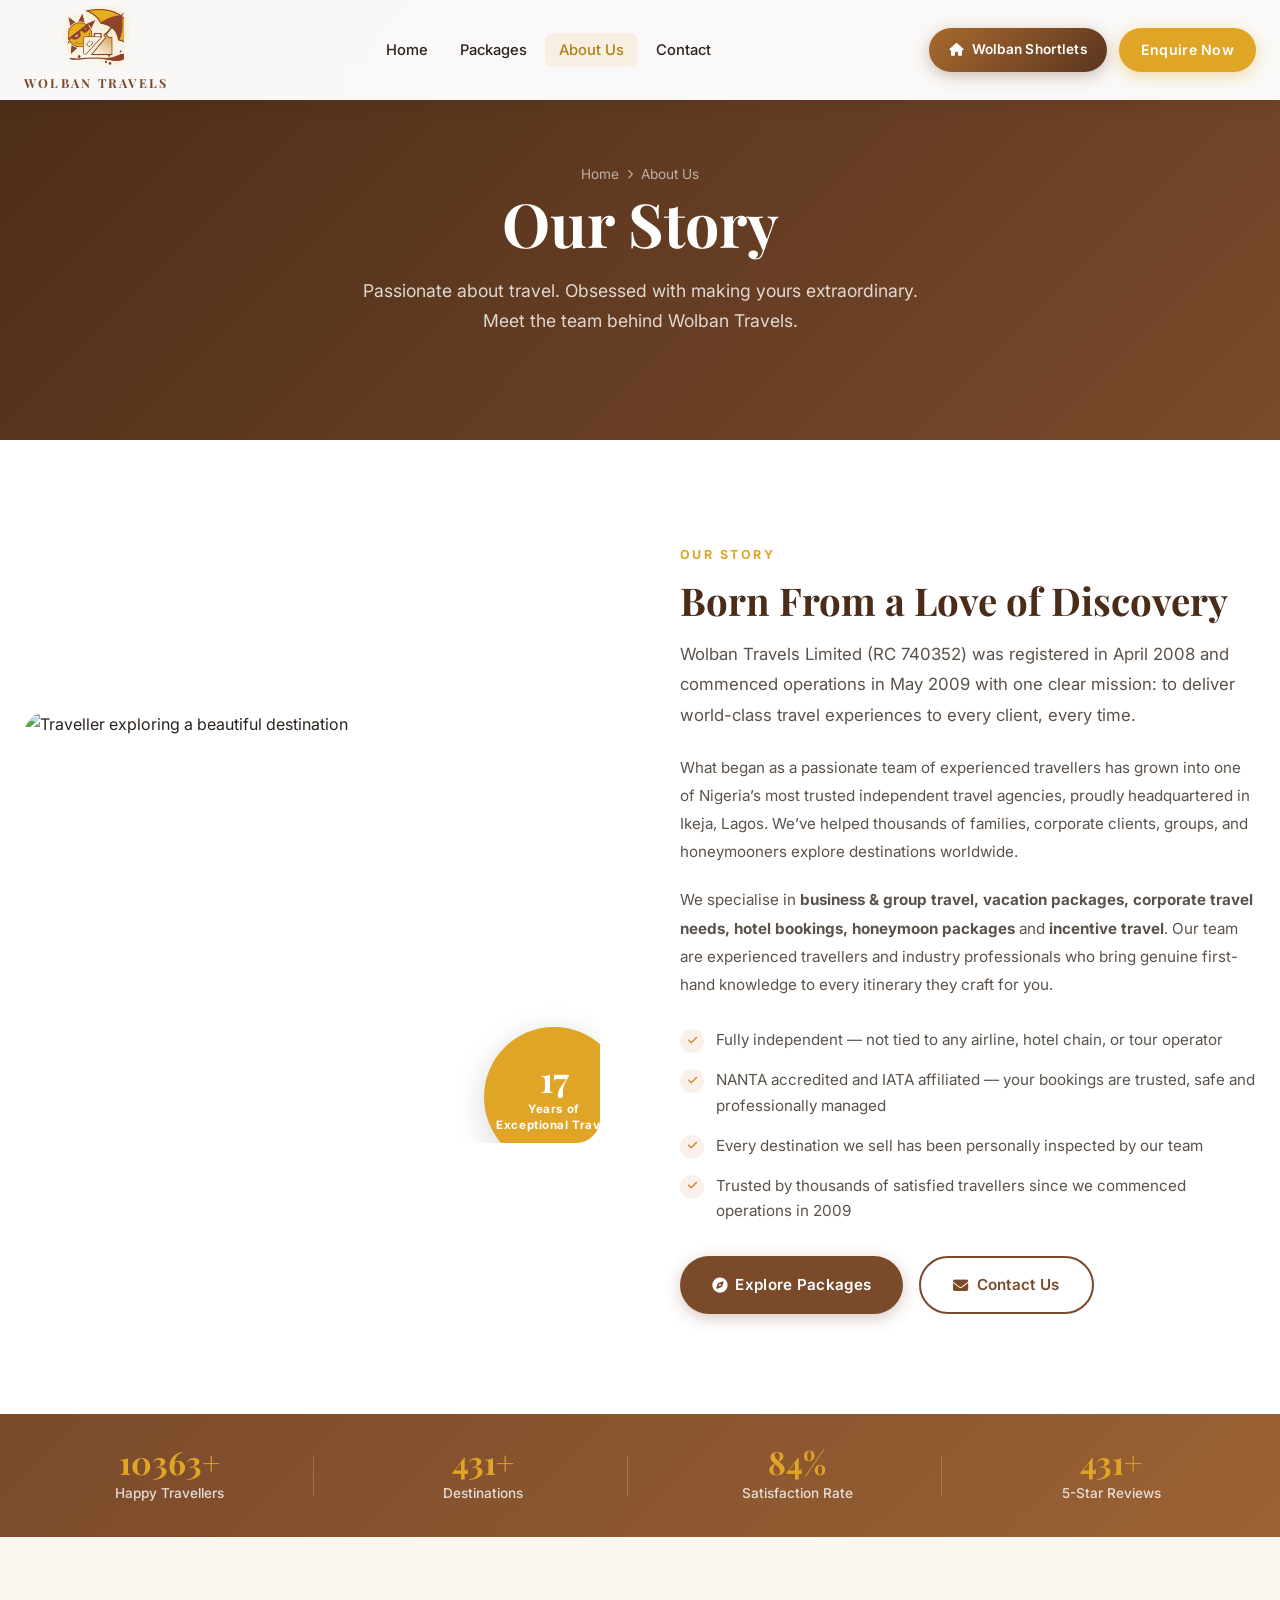
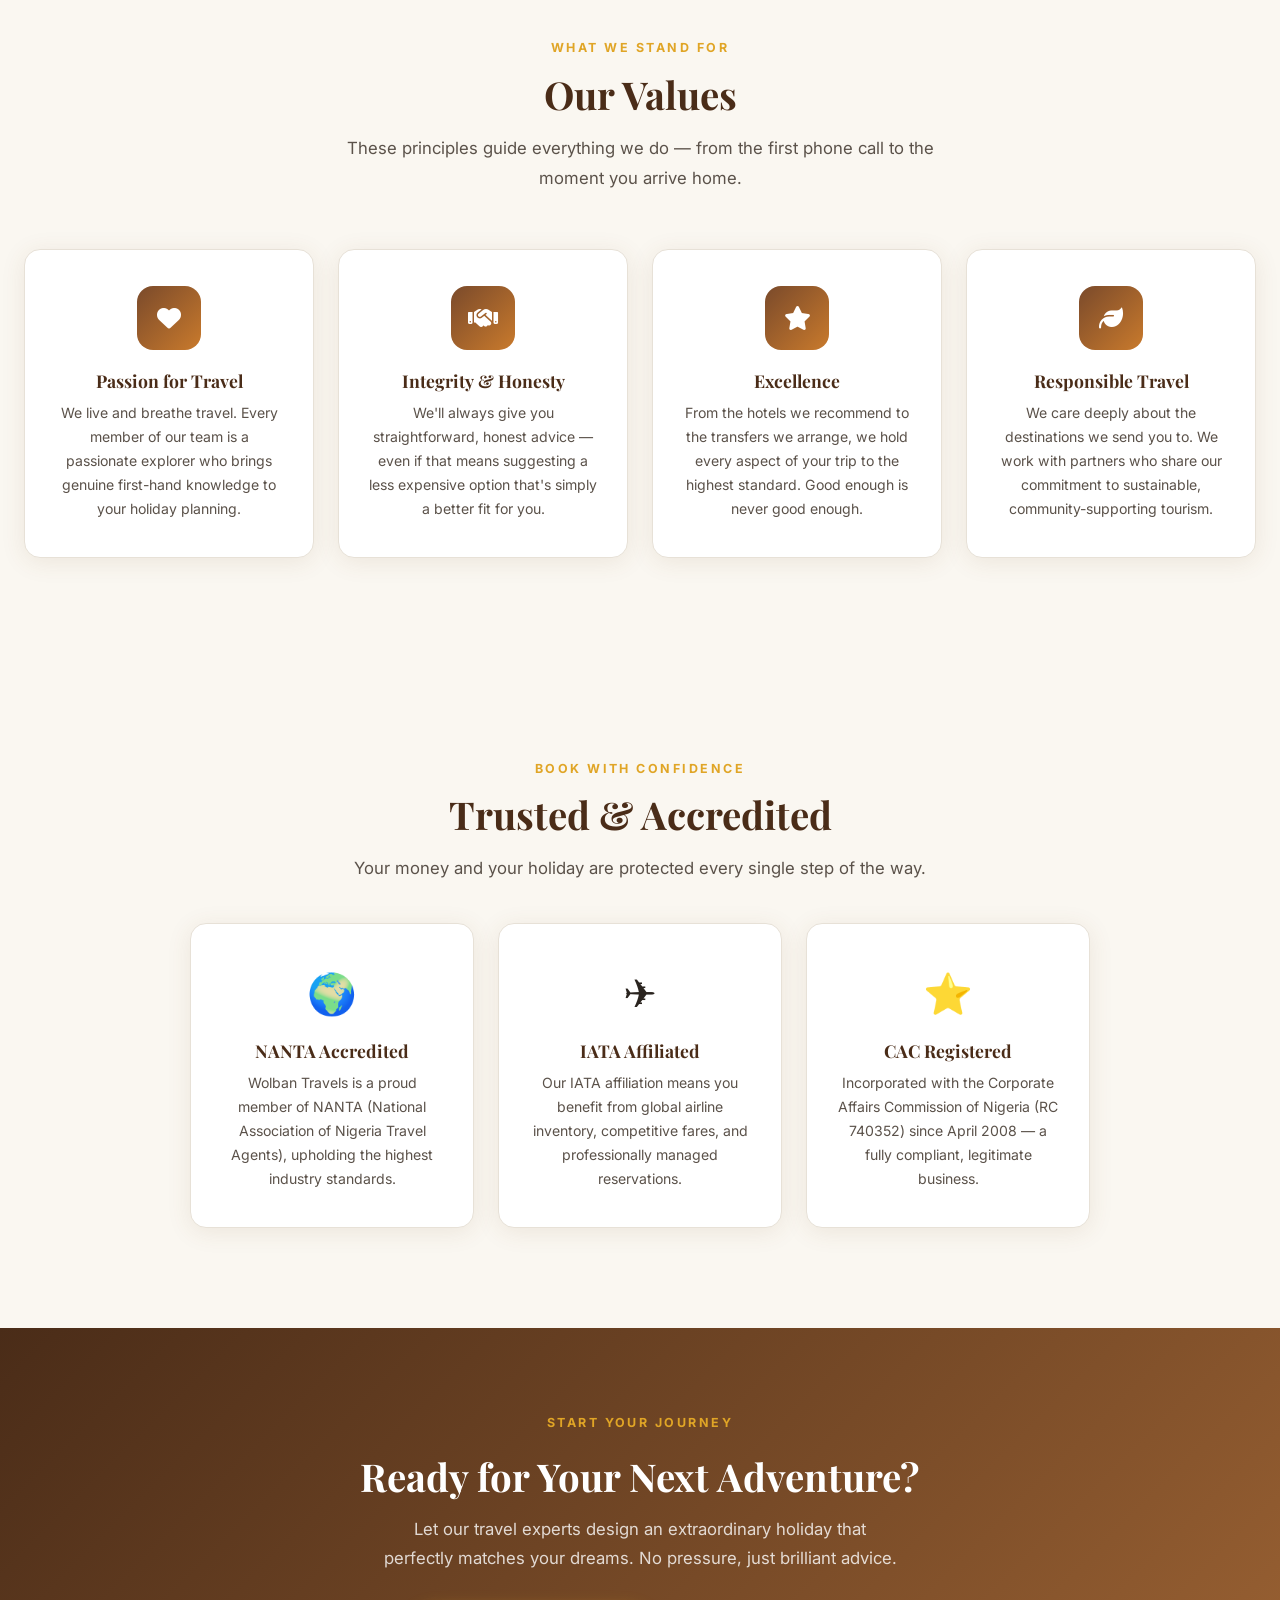
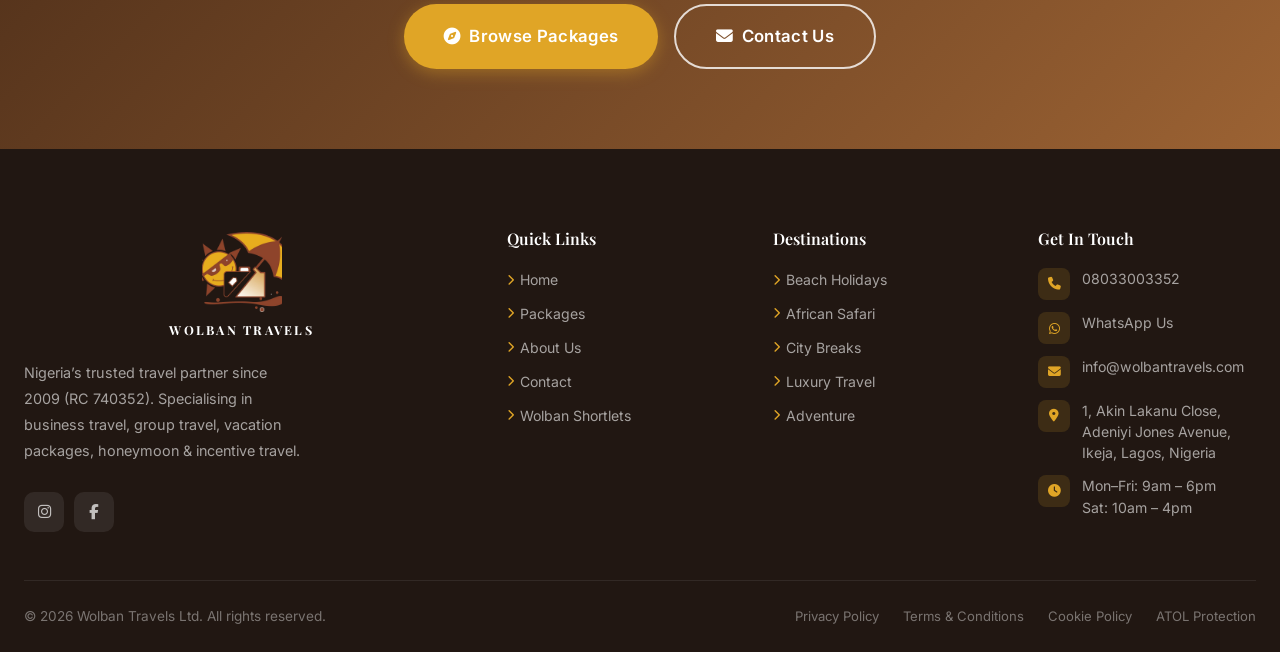
==== commit 38cfd791: "Updated favicons and colour scheme." ====
--- a/about.html
+++ b/about.html
@@ -28,8 +28,14 @@
   <!-- Sitemap -->
   <link rel="sitemap" type="application/xml" title="Sitemap" href="/sitemap.xml" />
 
-  <!-- Favicon -->
-  <link rel="icon" href="assets/images/favicon-96x96.png" type="image/png" />
+  <!-- Favicons -->
+  <link rel="icon" type="image/x-icon" href="favicon.ico" />
+  <link rel="icon" type="image/png" sizes="32x32" href="assets/images/favicon-32x32.png" />
+  <link rel="icon" type="image/png" sizes="16x16" href="assets/images/favicon-16x16.png" />
+  <link rel="icon" type="image/png" sizes="96x96" href="assets/images/favicon-96x96.png" />
+  <link rel="apple-touch-icon" sizes="180x180" href="assets/images/apple-touch-icon.png" />
+  <link rel="manifest" href="site.webmanifest" />
+  <meta name="theme-color" content="#6B3F23" />
 
   <!-- Preconnect -->
   <link rel="preconnect" href="https://fonts.googleapis.com" />
@@ -42,7 +48,7 @@
   <link rel="stylesheet" href="https://cdnjs.cloudflare.com/ajax/libs/font-awesome/6.5.0/css/all.min.css" integrity="sha512-Avb2QiuDEEvB4bZJYdft2mNjVShBftLdPG8FJ0V7irTLQ8Uo0qcPxh4Plq7G5tGm0rU+1SPhVotteLpBERwTkw==" crossorigin="anonymous" referrerpolicy="no-referrer" />
 
   <!-- Styles -->
-  <link rel="stylesheet" href="assets/css/style.css?v=2" />
+  <link rel="stylesheet" href="assets/css/style.css?v=4" />
 </head>
 <body>
 
@@ -410,7 +416,7 @@
   <i class="fas fa-chevron-up" aria-hidden="true"></i>
 </button>
 
-<script src="assets/js/main.js?v=2" defer></script>
+<script src="assets/js/main.js?v=4" defer></script>
 <script>document.getElementById('year').textContent = new Date().getFullYear();</script>
 
 </body>
--- a/assets/css/style.css
+++ b/assets/css/style.css
@@ -6,21 +6,21 @@
 @import url('https://fonts.googleapis.com/css2?family=Playfair+Display:ital,wght@0,400;0,600;0,700;0,800;1,400;1,600&family=Inter:wght@300;400;500;600;700&display=swap');
 
 :root {
-  --primary:        #1B3A6B;
-  --primary-light:  #2D5FA3;
-  --primary-dark:   #122848;
-  --secondary:      #0EA5E9;
-  --secondary-dark: #0284C7;
-  --accent:         #D4AF37;
-  --accent-dark:    #B8941E;
+  --primary:        #7A4A2B;
+  --primary-light:  #9B6233;
+  --primary-dark:   #4A2C18;
+  --secondary:      #C97A2C;
+  --secondary-dark: #A8631F;
+  --accent:         #E0A526;
+  --accent-dark:    #B07E16;
   --white:          #FFFFFF;
-  --light:          #F8FAFC;
-  --gray-100:       #F1F5F9;
-  --gray-200:       #E2E8F0;
-  --gray-400:       #94A3B8;
-  --gray-600:       #475569;
-  --gray-800:       #1E293B;
-  --dark:           #0F172A;
+  --light:          #FAF7F1;
+  --gray-100:       #F3F0EA;
+  --gray-200:       #E7E1D7;
+  --gray-400:       #A1968A;
+  --gray-600:       #5B524A;
+  --gray-800:       #2A241F;
+  --dark:           #211712;
   --danger:         #EF4444;
   --success:        #22C55E;
 
@@ -28,7 +28,7 @@
   --shadow-md:  0 4px 16px rgba(0,0,0,0.12);
   --shadow-lg:  0 8px 32px rgba(0,0,0,0.16);
   --shadow-xl:  0 20px 60px rgba(0,0,0,0.22);
-  --shadow-card:0 4px 24px rgba(27,58,107,0.10);
+  --shadow-card:0 4px 24px rgba(122,74,43,0.10);
 
   --radius-sm:  8px;
   --radius-md:  16px;
@@ -145,23 +145,23 @@
 .btn-primary {
   background: var(--accent);
   color: var(--white);
-  box-shadow: 0 4px 16px rgba(212,175,55,0.4);
+  box-shadow: 0 4px 16px rgba(224,165,38,0.4);
 }
 .btn-primary:hover {
   background: var(--accent-dark);
-  box-shadow: 0 6px 24px rgba(212,175,55,0.5);
+  box-shadow: 0 6px 24px rgba(224,165,38,0.5);
   transform: translateY(-2px);
 }
 
 .btn-secondary {
   background: var(--primary);
   color: var(--white);
-  box-shadow: 0 4px 16px rgba(27,58,107,0.3);
+  box-shadow: 0 4px 16px rgba(122,74,43,0.3);
 }
 .btn-secondary:hover {
   background: var(--primary-dark);
   transform: translateY(-2px);
-  box-shadow: 0 6px 24px rgba(27,58,107,0.4);
+  box-shadow: 0 6px 24px rgba(122,74,43,0.4);
 }
 
 .btn-outline {
@@ -186,15 +186,15 @@
 }
 
 .btn-shortlets {
-  background: linear-gradient(135deg, #7C3AED, #5B21B6);
+  background: linear-gradient(135deg, #A86A2E, #5A3520);
   color: var(--white);
-  box-shadow: 0 4px 16px rgba(124,58,237,0.35);
+  box-shadow: 0 4px 16px rgba(122,74,43,0.35);
   font-size: 0.85rem;
   padding: 10px 20px;
 }
 .btn-shortlets:hover {
   transform: translateY(-2px);
-  box-shadow: 0 6px 24px rgba(124,58,237,0.5);
+  box-shadow: 0 6px 24px rgba(122,74,43,0.5);
 }
 .btn-shortlets i { font-size: 0.8rem; }
 
@@ -316,7 +316,7 @@
 
 .navbar__link:hover,
 .navbar__link.active {
-  background: rgba(212,175,55,0.1);
+  background: rgba(224,165,38,0.1);
   color: var(--accent-dark);
 }
 .navbar--transparent .navbar__link:hover,
@@ -468,8 +468,8 @@
   display: inline-flex;
   align-items: center;
   gap: 8px;
-  background: rgba(212,175,55,0.25);
-  border: 1px solid rgba(212,175,55,0.5);
+  background: rgba(224,165,38,0.25);
+  border: 1px solid rgba(224,165,38,0.5);
   color: #FFE680;
   font-size: 0.78rem;
   font-weight: 700;
@@ -577,85 +577,6 @@
   border-radius: 4px;
 }
 
-/* Search Bar */
-.hero__search {
-  position: absolute;
-  bottom: 60px;
-  left: 50%;
-  transform: translateX(-50%);
-  width: 100%;
-  max-width: 900px;
-  padding: 0 24px;
-  z-index: 20;
-}
-
-.search-card {
-  background: rgba(255,255,255,0.97);
-  backdrop-filter: blur(20px);
-  border-radius: var(--radius-lg);
-  padding: 28px 32px;
-  box-shadow: var(--shadow-xl);
-  display: grid;
-  grid-template-columns: 1fr 1fr 1fr auto;
-  gap: 16px;
-  align-items: end;
-}
-
-.search-card__field {
-  display: flex;
-  flex-direction: column;
-  gap: 6px;
-}
-
-.search-card__label {
-  font-size: 0.75rem;
-  font-weight: 700;
-  letter-spacing: 0.1em;
-  text-transform: uppercase;
-  color: var(--gray-600);
-  display: flex;
-  align-items: center;
-  gap: 6px;
-}
-.search-card__label i { color: var(--secondary); }
-
-.search-card__input {
-  width: 100%;
-  padding: 12px 16px;
-  border: 2px solid var(--gray-200);
-  border-radius: 12px;
-  font-size: 0.95rem;
-  font-weight: 500;
-  color: var(--gray-800);
-  background: var(--white);
-  transition: var(--transition);
-  outline: none;
-}
-.search-card__input:focus {
-  border-color: var(--secondary);
-  box-shadow: 0 0 0 4px rgba(14,165,233,0.1);
-}
-
-.search-card__btn {
-  padding: 12px 28px;
-  background: linear-gradient(135deg, var(--primary), var(--primary-light));
-  color: white;
-  border-radius: 12px;
-  font-size: 0.95rem;
-  font-weight: 600;
-  display: flex;
-  align-items: center;
-  gap: 8px;
-  transition: var(--transition);
-  cursor: pointer;
-  border: none;
-  white-space: nowrap;
-}
-.search-card__btn:hover {
-  transform: translateY(-2px);
-  box-shadow: 0 6px 20px rgba(27,58,107,0.4);
-}
-
 /* ==============================
    STATS BAR
    ============================== */
@@ -756,7 +677,7 @@
   transition: var(--transition);
 }
 .destination-card:hover .destination-card__overlay {
-  background: linear-gradient(to top, rgba(27,58,107,0.85) 0%, rgba(27,58,107,0.2) 60%, transparent 100%);
+  background: linear-gradient(to top, rgba(122,74,43,0.85) 0%, rgba(122,74,43,0.2) 60%, transparent 100%);
 }
 
 .destination-card__body {
@@ -799,7 +720,7 @@
 }
 
 .destination-card__tag {
-  background: rgba(212,175,55,0.9);
+  background: rgba(224,165,38,0.9);
   color: var(--dark);
   font-size: 0.72rem;
   font-weight: 700;
@@ -997,7 +918,7 @@
 .package-card__cta:hover {
   background: linear-gradient(135deg, var(--primary-dark), var(--primary));
   transform: translateY(-2px);
-  box-shadow: 0 6px 20px rgba(27,58,107,0.3);
+  box-shadow: 0 6px 20px rgba(122,74,43,0.3);
 }
 
 .packages__cta {
@@ -1021,7 +942,7 @@
   right: -100px;
   width: 600px;
   height: 600px;
-  background: radial-gradient(circle, rgba(14,165,233,0.15) 0%, transparent 70%);
+  background: radial-gradient(circle, rgba(201,122,44,0.15) 0%, transparent 70%);
   pointer-events: none;
 }
 
@@ -1032,7 +953,7 @@
   left: -100px;
   width: 500px;
   height: 500px;
-  background: radial-gradient(circle, rgba(212,175,55,0.1) 0%, transparent 70%);
+  background: radial-gradient(circle, rgba(224,165,38,0.1) 0%, transparent 70%);
   pointer-events: none;
 }
 
@@ -1098,7 +1019,7 @@
 }
 .why-feature:hover {
   background: rgba(255,255,255,0.12);
-  border-color: rgba(212,175,55,0.4);
+  border-color: rgba(224,165,38,0.4);
   transform: translateY(-4px);
 }
 
@@ -1224,7 +1145,7 @@
    SHORTLETS BANNER
    ============================== */
 .shortlets-banner {
-  background: linear-gradient(135deg, #2D1B69 0%, #4C1D95 50%, #7C3AED 100%);
+  background: linear-gradient(135deg, #4A2C18 0%, #6B3F23 50%, #A86A2E 100%);
   position: relative;
   overflow: hidden;
   padding: 80px 0;
@@ -1273,7 +1194,7 @@
   font-weight: 700;
   letter-spacing: 0.2em;
   text-transform: uppercase;
-  color: rgba(196,167,255,0.9);
+  color: rgba(230,200,150,0.9);
   margin-bottom: 12px;
 }
 
@@ -1299,7 +1220,7 @@
   gap: 12px;
   padding: 18px 36px;
   background: white;
-  color: #4C1D95;
+  color: #6B3F23;
   border-radius: 50px;
   font-size: 1rem;
   font-weight: 700;
@@ -1338,7 +1259,7 @@
   right: -40px;
   width: 200px;
   height: 200px;
-  background: radial-gradient(circle, rgba(14,165,233,0.1) 0%, transparent 70%);
+  background: radial-gradient(circle, rgba(201,122,44,0.1) 0%, transparent 70%);
 }
 
 .newsletter__icon {
@@ -1389,7 +1310,7 @@
 }
 .newsletter__input:focus {
   border-color: var(--secondary);
-  box-shadow: 0 0 0 4px rgba(14,165,233,0.1);
+  box-shadow: 0 0 0 4px rgba(201,122,44,0.1);
 }
 
 .newsletter__disclaimer {
@@ -1486,7 +1407,7 @@
 .footer__contact-icon {
   width: 32px;
   height: 32px;
-  background: rgba(212,175,55,0.15);
+  background: rgba(224,165,38,0.15);
   border-radius: 8px;
   display: flex;
   align-items: center;
@@ -1712,7 +1633,7 @@
 .about-list__icon {
   width: 24px;
   height: 24px;
-  background: rgba(14,165,233,0.1);
+  background: rgba(201,122,44,0.1);
   border-radius: 50%;
   display: flex;
   align-items: center;
@@ -1864,7 +1785,7 @@
 .contact-info__icon {
   width: 44px;
   height: 44px;
-  background: rgba(212,175,55,0.2);
+  background: rgba(224,165,38,0.2);
   border-radius: 12px;
   display: flex;
   align-items: center;
@@ -1972,7 +1893,7 @@
 .form-select:focus {
   border-color: var(--secondary);
   background: white;
-  box-shadow: 0 0 0 4px rgba(14,165,233,0.1);
+  box-shadow: 0 0 0 4px rgba(201,122,44,0.1);
 }
 .form-input.error { border-color: var(--danger); }
 
@@ -2029,7 +1950,7 @@
 }
 .form-submit:hover {
   transform: translateY(-2px);
-  box-shadow: 0 8px 24px rgba(27,58,107,0.35);
+  box-shadow: 0 8px 24px rgba(122,74,43,0.35);
 }
 .form-submit:disabled {
   opacity: 0.6;
@@ -2196,11 +2117,6 @@
 @media (max-width: 1024px) {
   :root { --section-pad: 72px; }
 
-  .search-card {
-    grid-template-columns: 1fr 1fr;
-  }
-  .search-card__btn { grid-column: 1 / -1; }
-
   .destinations__grid { grid-template-columns: repeat(2, 1fr); }
   .packages__grid { grid-template-columns: repeat(2, 1fr); }
   .packages-page__grid { grid-template-columns: repeat(2, 1fr); }
@@ -2217,6 +2133,7 @@
   .team-grid   { grid-template-columns: repeat(2, 1fr); }
 
   .contact-page__grid { grid-template-columns: 1fr; }
+  .contact-page__grid > * { min-width: 0; }
   .contact-info-card  { position: static; }
 
   .about-story__grid { grid-template-columns: 1fr; gap: 40px; }
@@ -2227,11 +2144,8 @@
   :root { --section-pad: 56px; }
 
   .navbar__links,
-  .navbar__right .btn-shortlets { display: none; }
+  .navbar__right { display: none; }
   .navbar__toggle { display: flex; }
-
-  .hero__search { position: relative; bottom: auto; left: auto; transform: none; margin-top: -60px; padding: 0 16px; }
-  .search-card { grid-template-columns: 1fr; padding: 20px; background: white; box-shadow: var(--shadow-lg); border-radius: var(--radius-md); }
 
   .destinations__grid { grid-template-columns: 1fr 1fr; gap: 16px; }
   .packages__grid      { grid-template-columns: 1fr; }
